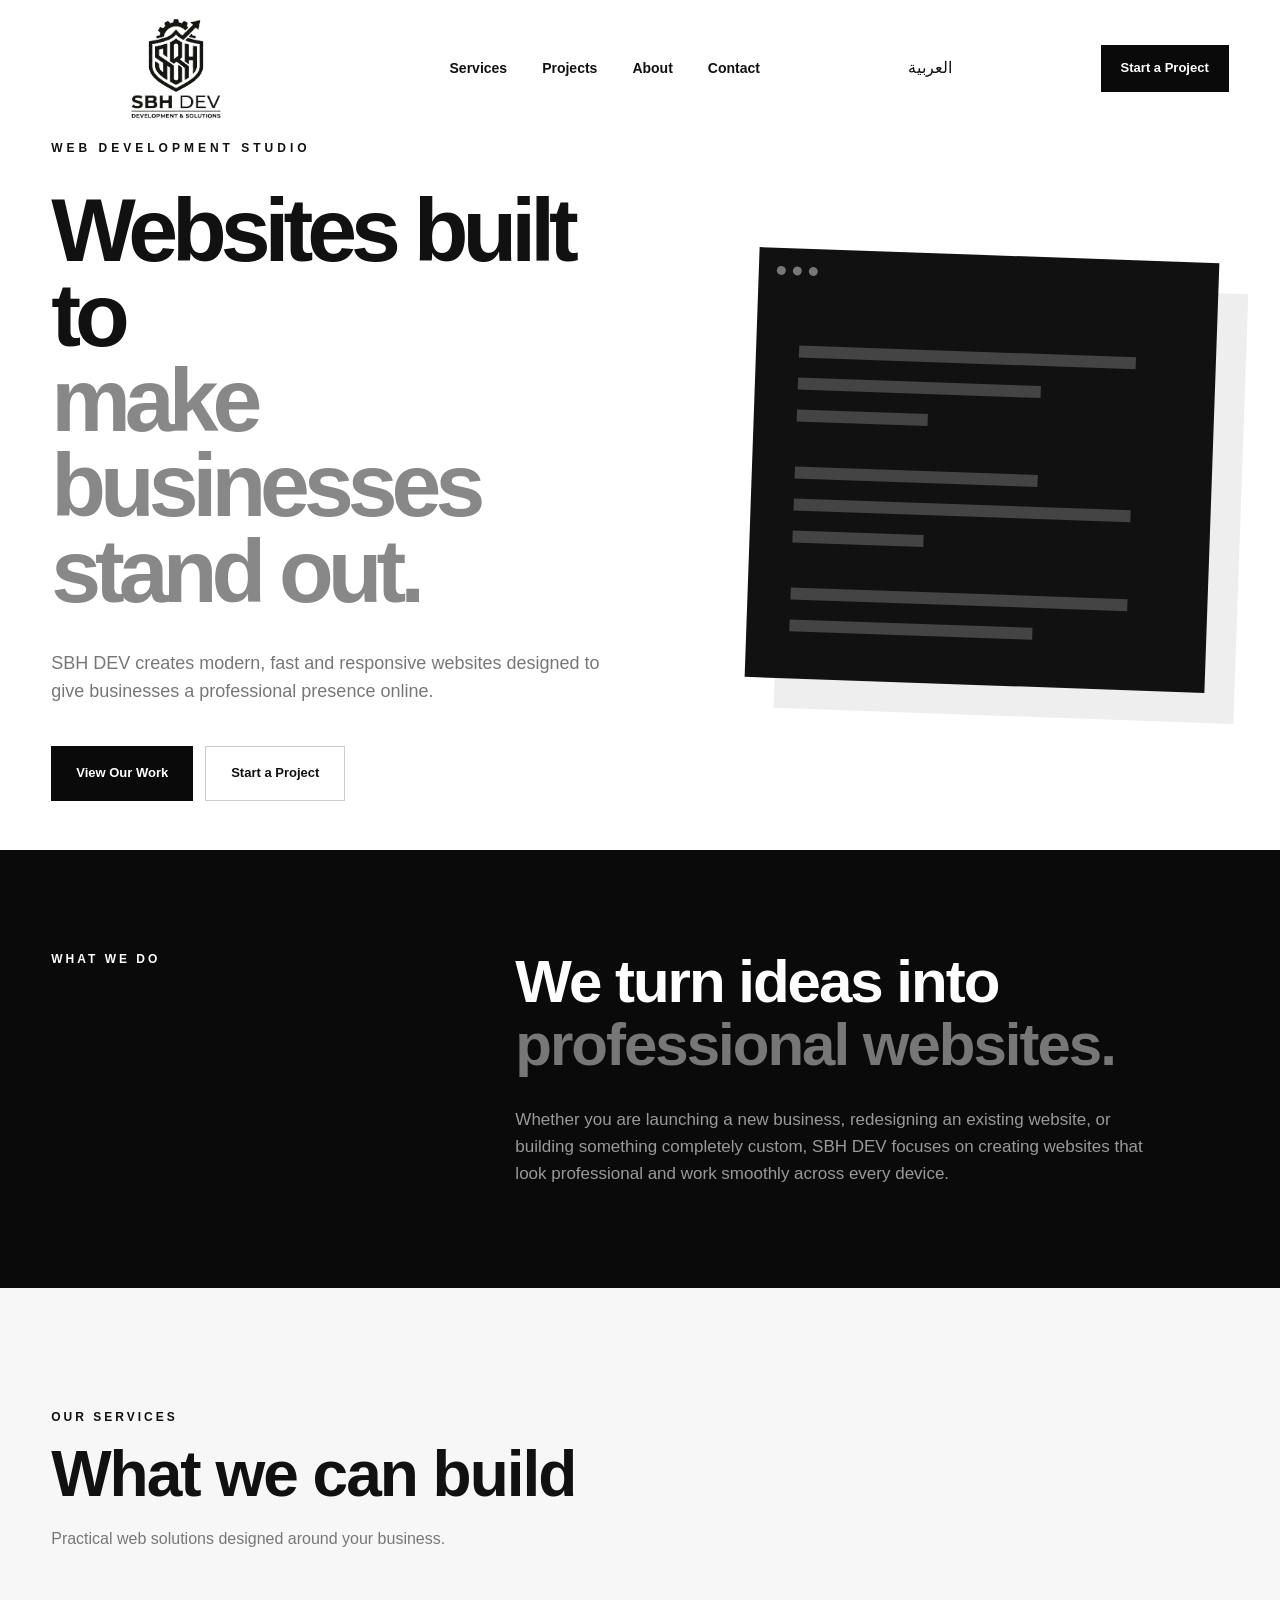
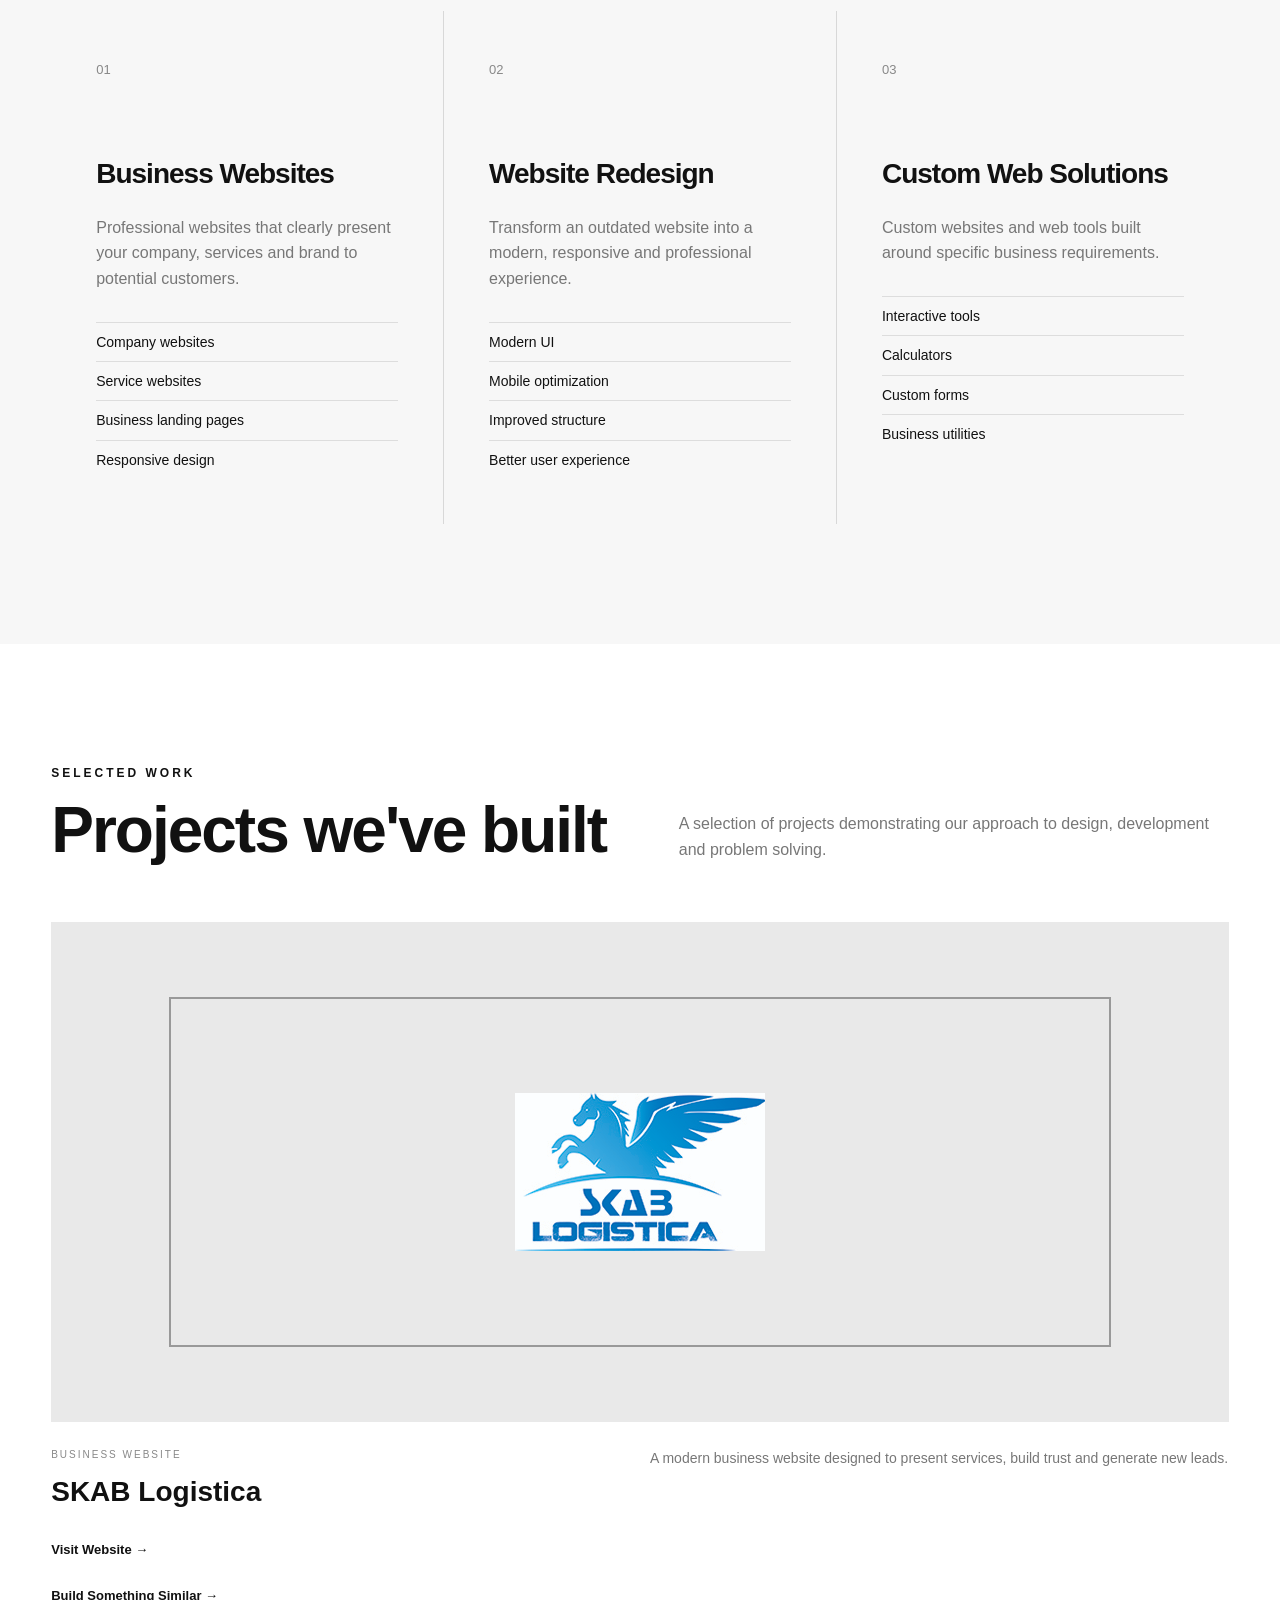
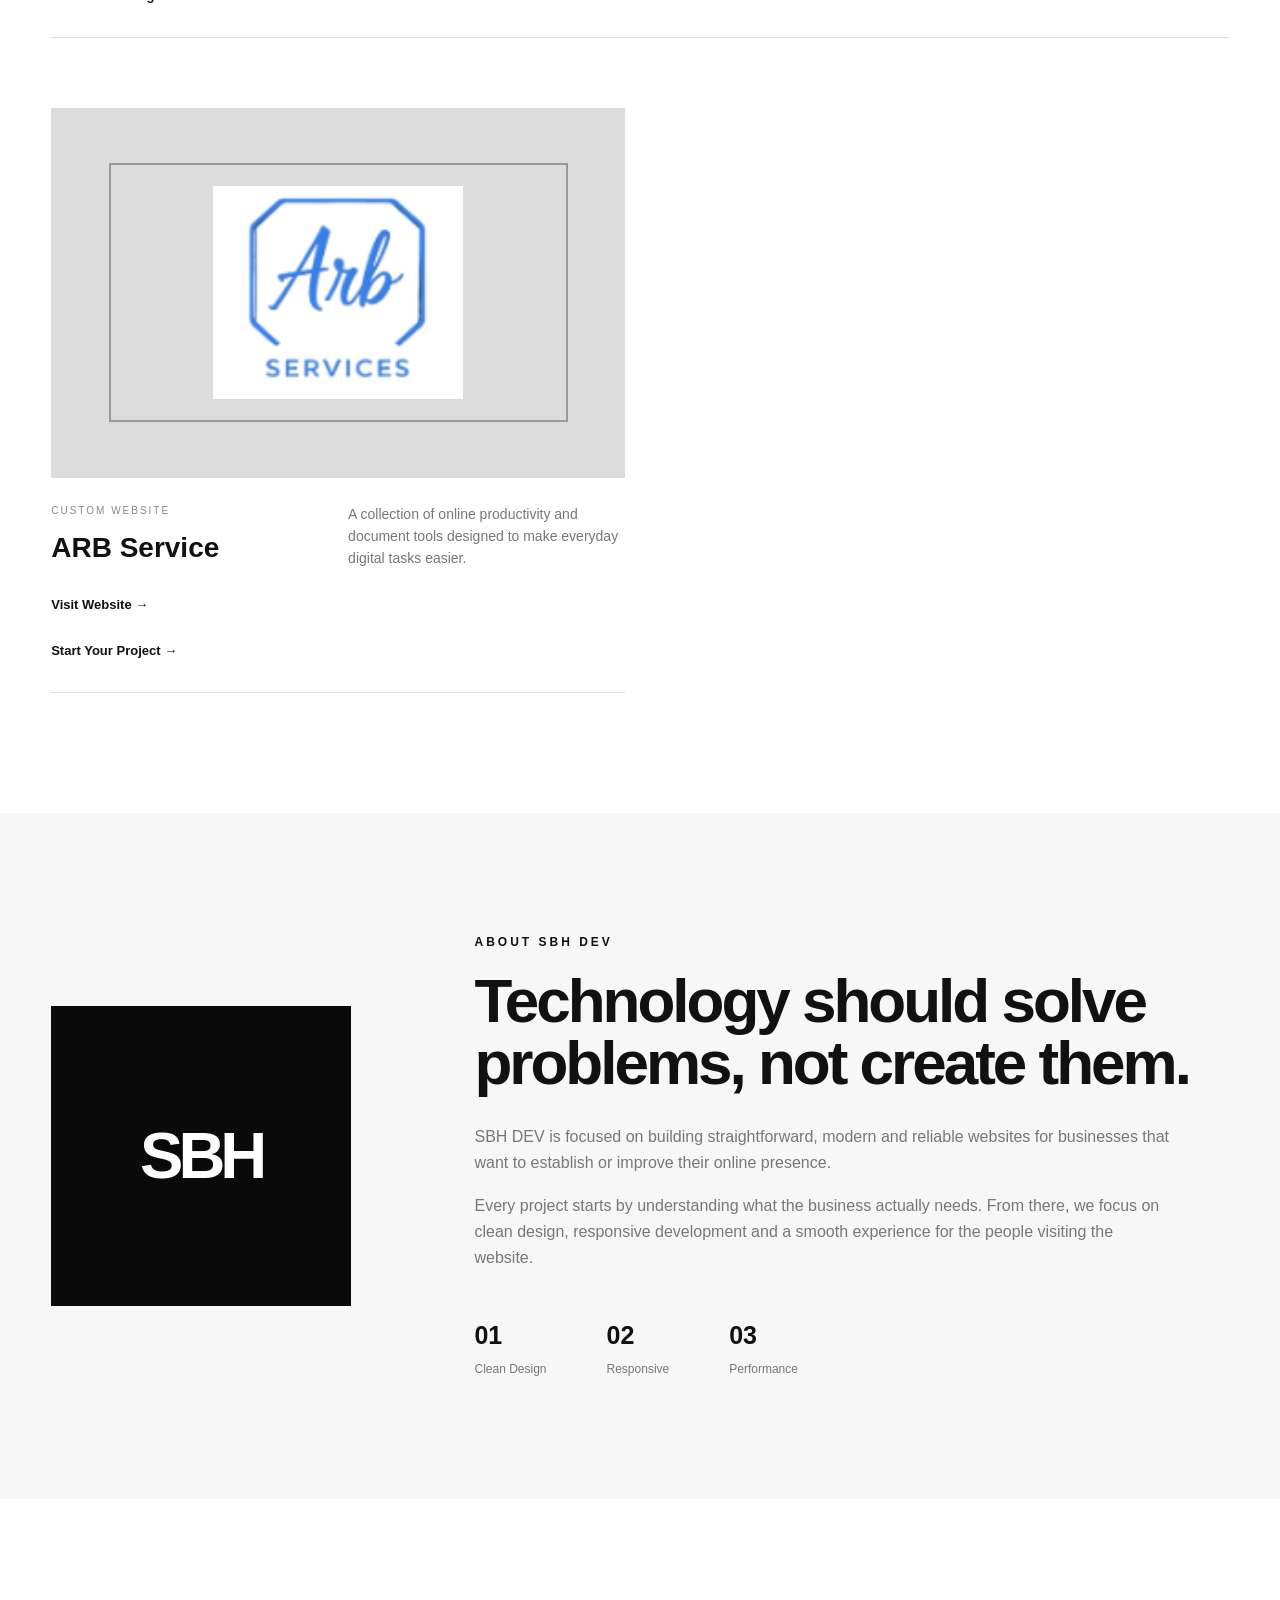
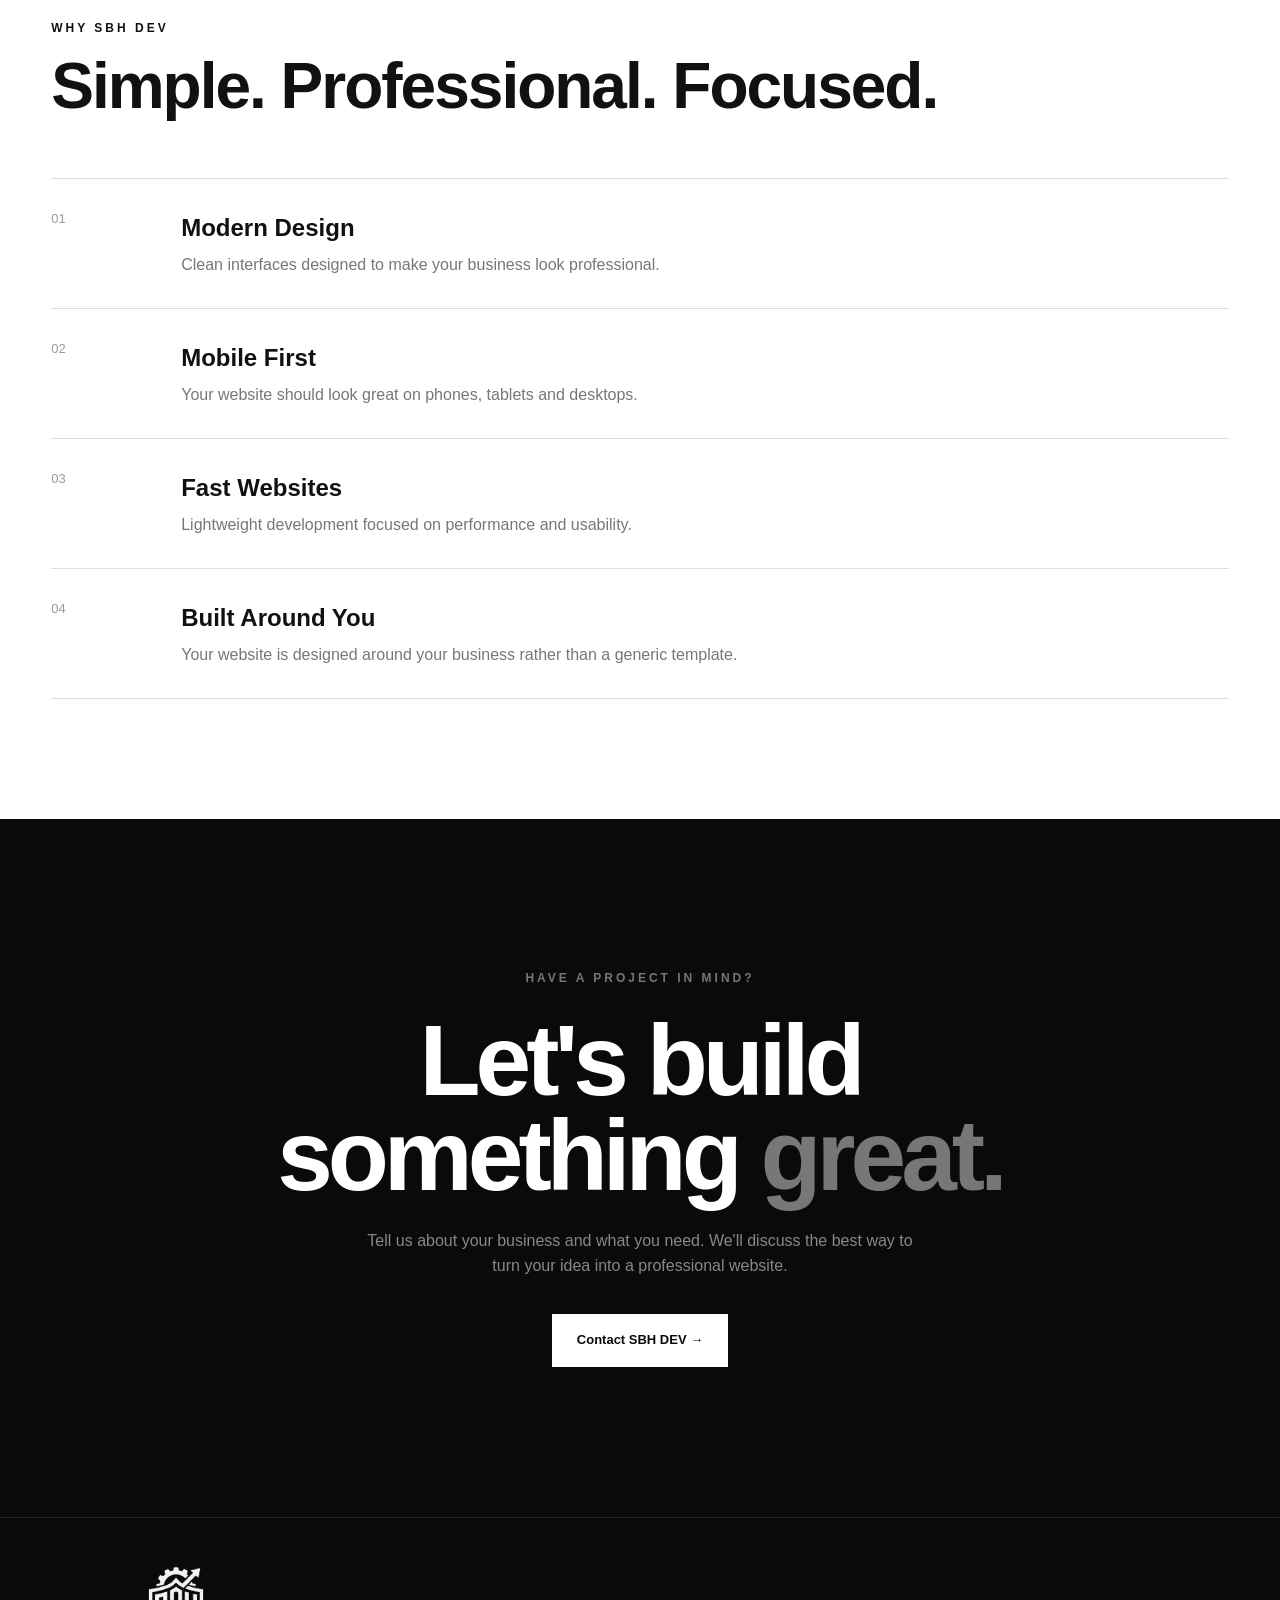
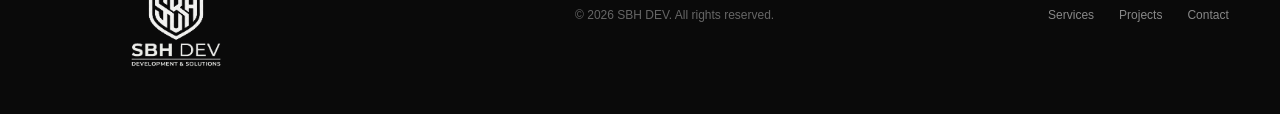
==== index.html @ 85ddcda6 "Update index.html" ====
<!doctype html>
<html lang="en">
  <head>
    <meta charset="UTF-8" />
    <meta name="viewport" content="width=device-width, initial-scale=1.0" />

    <meta
      name="description"
      content="SBH DEV builds modern, fast and responsive websites for businesses and organizations."
    />

    <meta
      name="keywords"
      content="web development, website development, business websites, SBH DEV, web designer, Jordan"
    />

    <meta name="author" content="SBH DEV" />
    <link rel="icon" type="image/png" href="White.png" />
    <link rel="apple-touch-icon" href="White.png" />

    <title>SBH DEV | Modern Websites for Modern Businesses</title>

    <link rel="stylesheet" href="style.css" />
  </head>

  <body>
    <!-- =========================
         NAVIGATION
    ========================== -->

    <header class="navbar">
      <div class="container nav-container">
        <a href="#home" class="logo"> <img src="Black.png" alt="Logo" /> </a>

        <nav class="nav-links">
          <a href="#services">Services</a>
          <a href="#projects">Projects</a>
          <a href="#about">About</a>
          <a href="#contact">Contact</a>
        </nav>
        <a href="ar.html" class="language-button"> العربية </a>
        <a href="#contact" class="nav-button"> Start a Project </a>
        
      </div>
    </header>

    <main>
      <!-- =========================
             HERO
        ========================== -->

      <section id="home" class="hero">
        <div class="container hero-container">
          <div class="hero-content">
            <p class="eyebrow">WEB DEVELOPMENT STUDIO</p>

            <h1>
              Websites built to
              <span>make businesses stand out.</span>
            </h1>

            <p class="hero-description">
              SBH DEV creates modern, fast and responsive websites designed to
              give businesses a professional presence online.
            </p>

            <div class="hero-buttons">
              <a href="#projects" class="button button-white">
                View Our Work
              </a>

              <a href="#contact" class="button button-outline">
                Start a Project
              </a>
            </div>
          </div>

          <div class="hero-visual">
            <div class="hero-card">
              <div class="card-top">
                <span></span>
                <span></span>
                <span></span>
              </div>

              <div class="code-lines">
                <div class="code-line long"></div>
                <div class="code-line medium"></div>
                <div class="code-line short"></div>

                <div class="code-space"></div>

                <div class="code-line medium"></div>
                <div class="code-line long"></div>
                <div class="code-line short"></div>

                <div class="code-space"></div>

                <div class="code-line long"></div>
                <div class="code-line medium"></div>
              </div>
            </div>
          </div>
        </div>
      </section>

      <!-- =========================
             TRUST / INTRO
        ========================== -->

      <section class="intro">
        <div class="container">
          <div class="intro-grid">
            <div>
              <p class="section-label">WHAT WE DO</p>
            </div>

            <div>
              <h2>
                We turn ideas into
                <strong>professional websites.</strong>
              </h2>

              <p>
                Whether you are launching a new business, redesigning an
                existing website, or building something completely custom, SBH
                DEV focuses on creating websites that look professional and work
                smoothly across every device.
              </p>
            </div>
          </div>
        </div>
      </section>

      <!-- =========================
             SERVICES
        ========================== -->

      <section id="services" class="section services">
        <div class="container">
          <div class="section-heading">
            <p class="section-label">OUR SERVICES</p>

            <h2>What we can build</h2>

            <p>Practical web solutions designed around your business.</p>
          </div>

          <div class="services-grid">
            <article class="service-card">
              <span class="service-number"> 01 </span>

              <h3>Business Websites</h3>

              <p>
                Professional websites that clearly present your company,
                services and brand to potential customers.
              </p>

              <ul>
                <li>Company websites</li>
                <li>Service websites</li>
                <li>Business landing pages</li>
                <li>Responsive design</li>
              </ul>
            </article>

            <article class="service-card">
              <span class="service-number"> 02 </span>

              <h3>Website Redesign</h3>

              <p>
                Transform an outdated website into a modern, responsive and
                professional experience.
              </p>

              <ul>
                <li>Modern UI</li>
                <li>Mobile optimization</li>
                <li>Improved structure</li>
                <li>Better user experience</li>
              </ul>
            </article>

            <article class="service-card">
              <span class="service-number"> 03 </span>

              <h3>Custom Web Solutions</h3>

              <p>
                Custom websites and web tools built around specific business
                requirements.
              </p>

              <ul>
                <li>Interactive tools</li>
                <li>Calculators</li>
                <li>Custom forms</li>
                <li>Business utilities</li>
              </ul>
            </article>
          </div>
        </div>
      </section>

      <!-- =========================
             PROJECTS
        ========================== -->

      <section id="projects" class="section projects">
        <div class="container">
          <div class="section-heading projects-heading">
            <div>
              <p class="section-label">SELECTED WORK</p>

              <h2>Projects we've built</h2>
            </div>

            <p>
              A selection of projects demonstrating our approach to design,
              development and problem solving.
            </p>
          </div>

          <div class="projects-grid">
            <!-- PROJECT 2 -->

            <article class="project-card">
              <div class="project-image project-two">
                <div class="project-placeholder">
                  <img src="skab.JPG" alt="SKAB Logistica" />
                </div>
              </div>

              <div class="project-info">
                <div>
                  <p class="project-type">BUSINESS WEBSITE</p>

                  <h3>SKAB Logistica</h3>
                </div>

                <p>
                  A modern business website designed to present services, build
                  trust and generate new leads.
                </p>
                <a
                  href="https://skablogistics.com"
                  target="_blank"
                  rel="noopener noreferrer"
                  class="project-link"
                >
                  Visit Website →
                </a>

                <a href="#contact" class="project-link">
                  Build Something Similar →
                </a>
              </div>
            </article>

            <!-- PROJECT 3 -->

            <article class="project-card">
              <div class="project-image project-three">
                <div class="project-placeholder">
                  <img
                    style="width: 250px; height: auto"
                    src="ARB.png"
                    alt="SKAB Logistica"
                  />
                </div>
              </div>

              <div class="project-info">
                <div>
                  <p class="project-type">CUSTOM WEBSITE</p>

                  <h3>ARB Service</h3>
                </div>

                <p>
                  A collection of online productivity and document tools
                  designed to make everyday digital tasks easier.
                </p>
                <a
                  href="https://arb-service.com"
                  target="_blank"
                  rel="noopener noreferrer"
                  class="project-link"
                >
                  Visit Website →
                </a>

                <a href="#contact" class="project-link">
                  Start Your Project →
                </a>
              </div>
            </article>
          </div>
        </div>
      </section>

      <!-- =========================
             ABOUT
        ========================== -->

      <section id="about" class="section about">
        <div class="container about-grid">
          <div class="about-number">
            <span> SBH </span>
          </div>

          <div class="about-content">
            <p class="section-label">ABOUT SBH DEV</p>

            <h2>Technology should solve problems, not create them.</h2>

            <p>
              SBH DEV is focused on building straightforward, modern and
              reliable websites for businesses that want to establish or improve
              their online presence.
            </p>

            <p>
              Every project starts by understanding what the business actually
              needs. From there, we focus on clean design, responsive
              development and a smooth experience for the people visiting the
              website.
            </p>

            <div class="about-stats">
              <div>
                <strong>01</strong>
                <span>Clean Design</span>
              </div>

              <div>
                <strong>02</strong>
                <span>Responsive</span>
              </div>

              <div>
                <strong>03</strong>
                <span>Performance</span>
              </div>
            </div>
          </div>
        </div>
      </section>

      <!-- =========================
             WHY US
        ========================== -->

      <section class="section why-us">
        <div class="container">
          <div class="section-heading">
            <p class="section-label">WHY SBH DEV</p>

            <h2>Simple. Professional. Focused.</h2>
          </div>

          <div class="why-grid">
            <div class="why-item">
              <span> 01 </span>

              <div>
                <h3>Modern Design</h3>

                <p>
                  Clean interfaces designed to make your business look
                  professional.
                </p>
              </div>
            </div>

            <div class="why-item">
              <span> 02 </span>

              <div>
                <h3>Mobile First</h3>

                <p>
                  Your website should look great on phones, tablets and
                  desktops.
                </p>
              </div>
            </div>

            <div class="why-item">
              <span> 03 </span>

              <div>
                <h3>Fast Websites</h3>

                <p>
                  Lightweight development focused on performance and usability.
                </p>
              </div>
            </div>

            <div class="why-item">
              <span> 04 </span>

              <div>
                <h3>Built Around You</h3>

                <p>
                  Your website is designed around your business rather than a
                  generic template.
                </p>
              </div>
            </div>
          </div>
        </div>
      </section>

      <!-- =========================
             CTA
        ========================== -->

      <section id="contact" class="contact">
        <div class="container contact-container">
          <p class="section-label">HAVE A PROJECT IN MIND?</p>

          <h2>
            Let's build something
            <span>great.</span>
          </h2>

          <p>
            Tell us about your business and what you need. We'll discuss the
            best way to turn your idea into a professional website.
          </p>

          <a
            href="mailto:YOUR_EMAIL@example.com"
            class="button button-white contact-button"
          >
            Contact SBH DEV →
          </a>
        </div>
      </section>
    </main>

    <!-- =========================
         FOOTER
    ========================== -->

    <footer class="footer">
      <div class="container footer-container">
        <a href="#home" class="logo"> <img src="White.png" alt="" /> </a>

        <p>© 2026 SBH DEV. All rights reserved.</p>

        <div class="footer-links">
          <a href="#services"> Services </a>

          <a href="#projects"> Projects </a>

          <a href="#contact"> Contact </a>
        </div>
      </div>
    </footer>
  </body>
</html>
---- style.css ----
/* =========================================
   RESET
========================================= */

* {
  margin: 0;
  padding: 0;
  box-sizing: border-box;
}

html {
  scroll-behavior: smooth;
}

body {
  font-family: Arial, Helvetica, sans-serif;
  background: #ffffff;
  color: #111111;
  line-height: 1.6;
}

a {
  color: inherit;
  text-decoration: none;
}

img {
  max-width: 100%;
  display: block;
}

/* =========================================
   VARIABLES
========================================= */

:root {
  --black: #0a0a0a;
  --dark: #111111;
  --gray-dark: #444444;
  --gray: #777777;
  --gray-light: #eeeeee;
  --off-white: #f7f7f7;
  --white: #ffffff;

  --container: 1200px;
}

/* =========================================
   GENERAL
========================================= */

.container {
  width: min(92%, var(--container));
  margin: 0 auto;
}

.section {
  padding: 120px 0;
}

.section-label {
  font-size: 12px;
  font-weight: 700;
  letter-spacing: 3px;
  text-transform: uppercase;
}

.section-heading {
  margin-bottom: 60px;
}

.section-heading h2 {
  margin-top: 15px;
  font-size: clamp(38px, 5vw, 64px);
  line-height: 1;
  letter-spacing: -2px;
}

.section-heading > p:last-child {
  margin-top: 20px;
  color: var(--gray);
  max-width: 550px;
}

/* =========================================
   NAVIGATION
========================================= */

.navbar {
  position: absolute;
  top: 0;
  left: 0;
  width: 100%;
  z-index: 100;
  background: transparent;
}

.nav-container {
  min-height: 120px;
  display: flex;
  align-items: center;
  justify-content: space-between;
}

.logo {
  display: flex;
  align-items: center;
}

.logo img {
  width: 250px;
  height: auto;
  display: block;
}

.logo-brw {
  display: flex;
  align-items: center;
  justify-content: center;
  text-decoration: none;
  width: 100%;
  height: 100%;
}

.logo-brw img {
  display: block;
  width: 100%;
  height: 100%;
  max-width: 180px;
  object-fit: contain;
}

.nav-links {
  display: flex;
  align-items: center;
  gap: 35px;
}

.nav-links a {
  font-size: 14px;
  font-weight: 600;
  transition: opacity 0.2s ease;
}

.nav-links a:hover {
  opacity: 0.5;
}

.nav-button {
  background: var(--black);
  color: var(--white);
  padding: 13px 20px;
  font-size: 13px;
  font-weight: 700;
  transition: 0.2s ease;
}

.nav-button:hover {
  background: #333333;
}

/* =========================================
   HERO
========================================= */

.hero {
  min-height: 850px;
  background: var(--white);
  display: flex;
  align-items: center;
  padding-top: 90px;
  overflow: hidden;
}

.hero-container {
  display: grid;
  grid-template-columns: 1.1fr 0.9fr;
  align-items: center;
  gap: 80px;
}

.eyebrow {
  font-size: 12px;
  font-weight: 700;
  letter-spacing: 4px;
  margin-bottom: 30px;
}

.hero h1 {
  max-width: 750px;
  font-size: clamp(55px, 7vw, 96px);
  line-height: 0.95;
  letter-spacing: -6px;
  font-weight: 900;
}

.hero h1 span {
  display: block;
  color: #888888;
}

.hero-description {
  max-width: 570px;
  margin-top: 35px;
  font-size: 18px;
  color: var(--gray);
}

.hero-buttons {
  display: flex;
  gap: 12px;
  margin-top: 40px;
  flex-wrap: wrap;
}

.button {
  display: inline-flex;
  align-items: center;
  justify-content: center;
  padding: 16px 25px;
  font-size: 13px;
  font-weight: 700;
  transition: 0.2s ease;
}

.button-white {
  background: var(--black);
  color: var(--white);
}

.button-white:hover {
  background: #333333;
}

.button-outline {
  border: 1px solid #cccccc;
}

.button-outline:hover {
  border-color: var(--black);
}

/* =========================================
   HERO VISUAL
========================================= */

.hero-visual {
  display: flex;
  justify-content: center;
}

.hero-card {
  width: 100%;
  max-width: 460px;
  height: 430px;
  background: #111111;
  padding: 18px;
  box-shadow: 30px 30px 0 #eeeeee;
  transform: rotate(2deg);
}

.card-top {
  display: flex;
  gap: 7px;
  padding-bottom: 20px;
}

.card-top span {
  width: 9px;
  height: 9px;
  border-radius: 50%;
  background: #777777;
}

.code-lines {
  padding: 50px 25px;
}

.code-line {
  height: 12px;
  margin-bottom: 20px;
  background: #444444;
}

.code-line.long {
  width: 90%;
}

.code-line.medium {
  width: 65%;
}

.code-line.short {
  width: 35%;
}

.code-space {
  height: 25px;
}

/* =========================================
   INTRO
========================================= */

.intro {
  background: var(--black);
  color: var(--white);
  padding: 100px 0;
}

.intro-grid {
  display: grid;
  grid-template-columns: 0.7fr 1.3fr;
  gap: 80px;
}

.intro h2 {
  font-size: clamp(35px, 5vw, 60px);
  line-height: 1.05;
  letter-spacing: -2px;
  margin-bottom: 30px;
}

.intro h2 strong {
  color: #777777;
}

.intro p:not(.section-label) {
  color: #999999;
  max-width: 650px;
  font-size: 17px;
}

/* =========================================
   SERVICES
========================================= */

.services {
  background: var(--off-white);
}

.services-grid {
  display: grid;
  grid-template-columns: repeat(3, 1fr);
  gap: 1px;
  background: #d8d8d8;
}

.service-card {
  background: var(--off-white);
  padding: 45px;
  min-height: 430px;
  transition: 0.3s ease;
}

.service-card:hover {
  background: var(--white);
}

.service-number {
  font-size: 13px;
  color: #888888;
}

.service-card h3 {
  font-size: 28px;
  margin-top: 70px;
  margin-bottom: 18px;
  letter-spacing: -1px;
}

.service-card > p {
  color: var(--gray);
  margin-bottom: 30px;
}

.service-card ul {
  list-style: none;
}

.service-card li {
  font-size: 14px;
  padding: 8px 0;
  border-top: 1px solid #dddddd;
}

/* =========================================
   PROJECTS
========================================= */

.projects {
  background: var(--white);
}

.projects-heading {
  display: flex;
  justify-content: space-between;
  align-items: flex-end;
  gap: 50px;
}

.projects-heading > p {
  max-width: 400px;
  color: var(--gray);
}

.projects-grid {
  display: grid;
  grid-template-columns: repeat(2, 1fr);
  gap: 70px 30px;
}

.project-card {
  border-bottom: 1px solid #dddddd;
  padding-bottom: 30px;
}

.project-card:first-child {
  grid-column: span 2;
}

.project-card:first-child .project-image {
  height: 500px;
}

.project-image {
  height: 370px;
  background: #eeeeee;
  overflow: hidden;
  display: flex;
  align-items: center;
  justify-content: center;
}

.project-one {
  background: #111111;
}

.project-two {
  background: #e9e9e9;
}

.project-three {
  background: #dcdcdc;
}

.project-browser {
  width: 75%;
  height: 75%;
  background: white;
  box-shadow: 20px 20px 0 rgba(0, 0, 0, 0.15);
}

.browser-bar {
  height: 30px;
  background: #dddddd;
  display: flex;
  align-items: center;
  gap: 5px;
  padding-left: 12px;
}

.browser-bar span {
  width: 7px;
  height: 7px;
  border-radius: 50%;
  background: #777777;
}

.browser-content {
  padding: 40px;
}

.mock-title {
  height: 25px;
  width: 55%;
  background: #111111;
  margin-bottom: 45px;
}

.mock-row {
  display: grid;
  grid-template-columns: repeat(3, 1fr);
  gap: 10px;
}

.mock-row div {
  height: 100px;
  background: #dddddd;
}

.project-placeholder {
  width: 80%;
  height: 70%;
  border: 2px solid #999999;
  display: flex;
  align-items: center;
  justify-content: center;
}

.project-placeholder span {
  font-size: 12px;
  font-weight: 700;
  letter-spacing: 3px;
  color: #777777;
}

.project-info {
  padding-top: 25px;
  display: grid;
  grid-template-columns: 1fr 1fr;
  gap: 20px;
}

.project-type {
  font-size: 10px;
  letter-spacing: 2px;
  color: #888888;
  margin-bottom: 7px;
}

.project-info h3 {
  font-size: 28px;
}

.project-info > p {
  color: var(--gray);
  font-size: 14px;
}

.project-link {
  grid-column: 1 / -1;
  font-size: 13px;
  font-weight: 700;
  margin-top: 5px;
}

/* =========================================
   ABOUT
========================================= */

.about {
  background: var(--off-white);
}

.about-grid {
  display: grid;
  grid-template-columns: 0.6fr 1.4fr;
  gap: 100px;
  align-items: center;
}

.about-number {
  width: 300px;
  height: 300px;
  background: var(--black);
  color: var(--white);
  display: flex;
  align-items: center;
  justify-content: center;
}

.about-number span {
  font-size: 65px;
  font-weight: 900;
  letter-spacing: -5px;
}

.about-content h2 {
  max-width: 750px;
  font-size: clamp(38px, 5vw, 62px);
  line-height: 1;
  letter-spacing: -3px;
  margin: 18px 0 30px;
}

.about-content > p:not(.section-label) {
  max-width: 700px;
  color: var(--gray);
  margin-bottom: 18px;
}

.about-stats {
  display: flex;
  gap: 60px;
  margin-top: 45px;
}

.about-stats div {
  display: flex;
  flex-direction: column;
}

.about-stats strong {
  font-size: 25px;
}

.about-stats span {
  color: var(--gray);
  font-size: 12px;
  margin-top: 5px;
}

/* =========================================
   WHY US
========================================= */

.why-us {
  background: var(--white);
}

.why-grid {
  border-top: 1px solid #dddddd;
}

.why-item {
  display: grid;
  grid-template-columns: 100px 1fr;
  gap: 30px;
  padding: 30px 0;
  border-bottom: 1px solid #dddddd;
}

.why-item > span {
  color: #999999;
  font-size: 13px;
}

.why-item h3 {
  font-size: 24px;
  margin-bottom: 5px;
}

.why-item p {
  color: var(--gray);
}

/* =========================================
   CONTACT
========================================= */

.contact {
  background: var(--black);
  color: var(--white);
  text-align: center;
  padding: 150px 0;
}

.contact-container {
  display: flex;
  flex-direction: column;
  align-items: center;
}

.contact .section-label {
  color: #777777;
}

.contact h2 {
  max-width: 900px;
  margin: 25px auto;
  font-size: clamp(50px, 8vw, 100px);
  line-height: 0.95;
  letter-spacing: -5px;
}

.contact h2 span {
  color: #777777;
}

.contact-container > p:not(.section-label) {
  max-width: 550px;
  color: #888888;
  margin-bottom: 35px;
}

.contact-button {
  background: var(--white);
  color: var(--black);
}

.contact-button:hover {
  background: #dddddd;
}

/* =========================================
   FOOTER
========================================= */

.footer {
  background: var(--black);
  color: var(--white);
  border-top: 1px solid #222222;
  padding: 30px 0;
}

.footer-container {
  display: flex;
  justify-content: space-between;
  align-items: center;
  gap: 30px;
}

.footer p {
  color: #666666;
  font-size: 12px;
}

.footer-links {
  display: flex;
  gap: 25px;
}

.footer-links a {
  color: #888888;
  font-size: 12px;
}

.footer-links a:hover {
  color: white;
}

/* =========================================
   RESPONSIVE
========================================= */

@media (max-width: 900px) {
  .nav-links {
    display: none;
  }

  .hero {
    min-height: auto;
    padding: 150px 0 100px;
  }

  .hero-container {
    grid-template-columns: 1fr;
    gap: 80px;
  }

  .hero h1 {
    letter-spacing: -4px;
  }

  .hero-card {
    max-width: 500px;
  }

  .intro-grid {
    grid-template-columns: 1fr;
    gap: 30px;
  }

  .services-grid {
    grid-template-columns: 1fr;
  }

  .projects-heading {
    display: block;
  }

  .projects-heading > p {
    margin-top: 25px;
  }

  .about-grid {
    grid-template-columns: 1fr;
    gap: 60px;
  }

  .about-number {
    width: 220px;
    height: 220px;
  }

  .project-card:first-child {
    grid-column: span 1;
  }

  .project-card:first-child .project-image {
    height: 370px;
  }
}

@media (max-width: 600px) {
  .section {
    padding: 80px 0;
  }

  .nav-button {
    padding: 10px 14px;
    font-size: 11px;
  }

  .hero {
    padding-top: 130px;
  }

  .hero h1 {
    font-size: 55px;
    letter-spacing: -4px;
  }

  .hero-description {
    font-size: 16px;
  }

  .hero-card {
    height: 300px;
    box-shadow: 15px 15px 0 #eeeeee;
  }

  .code-lines {
    padding: 30px 15px;
  }

  .services-grid {
    gap: 0;
  }

  .service-card {
    padding: 30px;
    min-height: auto;
  }

  .service-card h3 {
    margin-top: 45px;
  }

  .projects-grid {
    grid-template-columns: 1fr;
    gap: 50px;
  }

  .project-image,
  .project-card:first-child .project-image {
    height: 280px;
  }

  .project-info {
    grid-template-columns: 1fr;
  }

  .project-link {
    grid-column: auto;
  }

  .about-content h2 {
    letter-spacing: -2px;
  }

  .about-stats {
    gap: 25px;
  }

  .why-item {
    grid-template-columns: 50px 1fr;
    gap: 15px;
  }

  .contact {
    padding: 100px 0;
  }

  .contact h2 {
    letter-spacing: -3px;
  }

  .footer-container {
    flex-direction: column;
    text-align: center;
  }

  .footer-links {
    justify-content: center;
  }
}
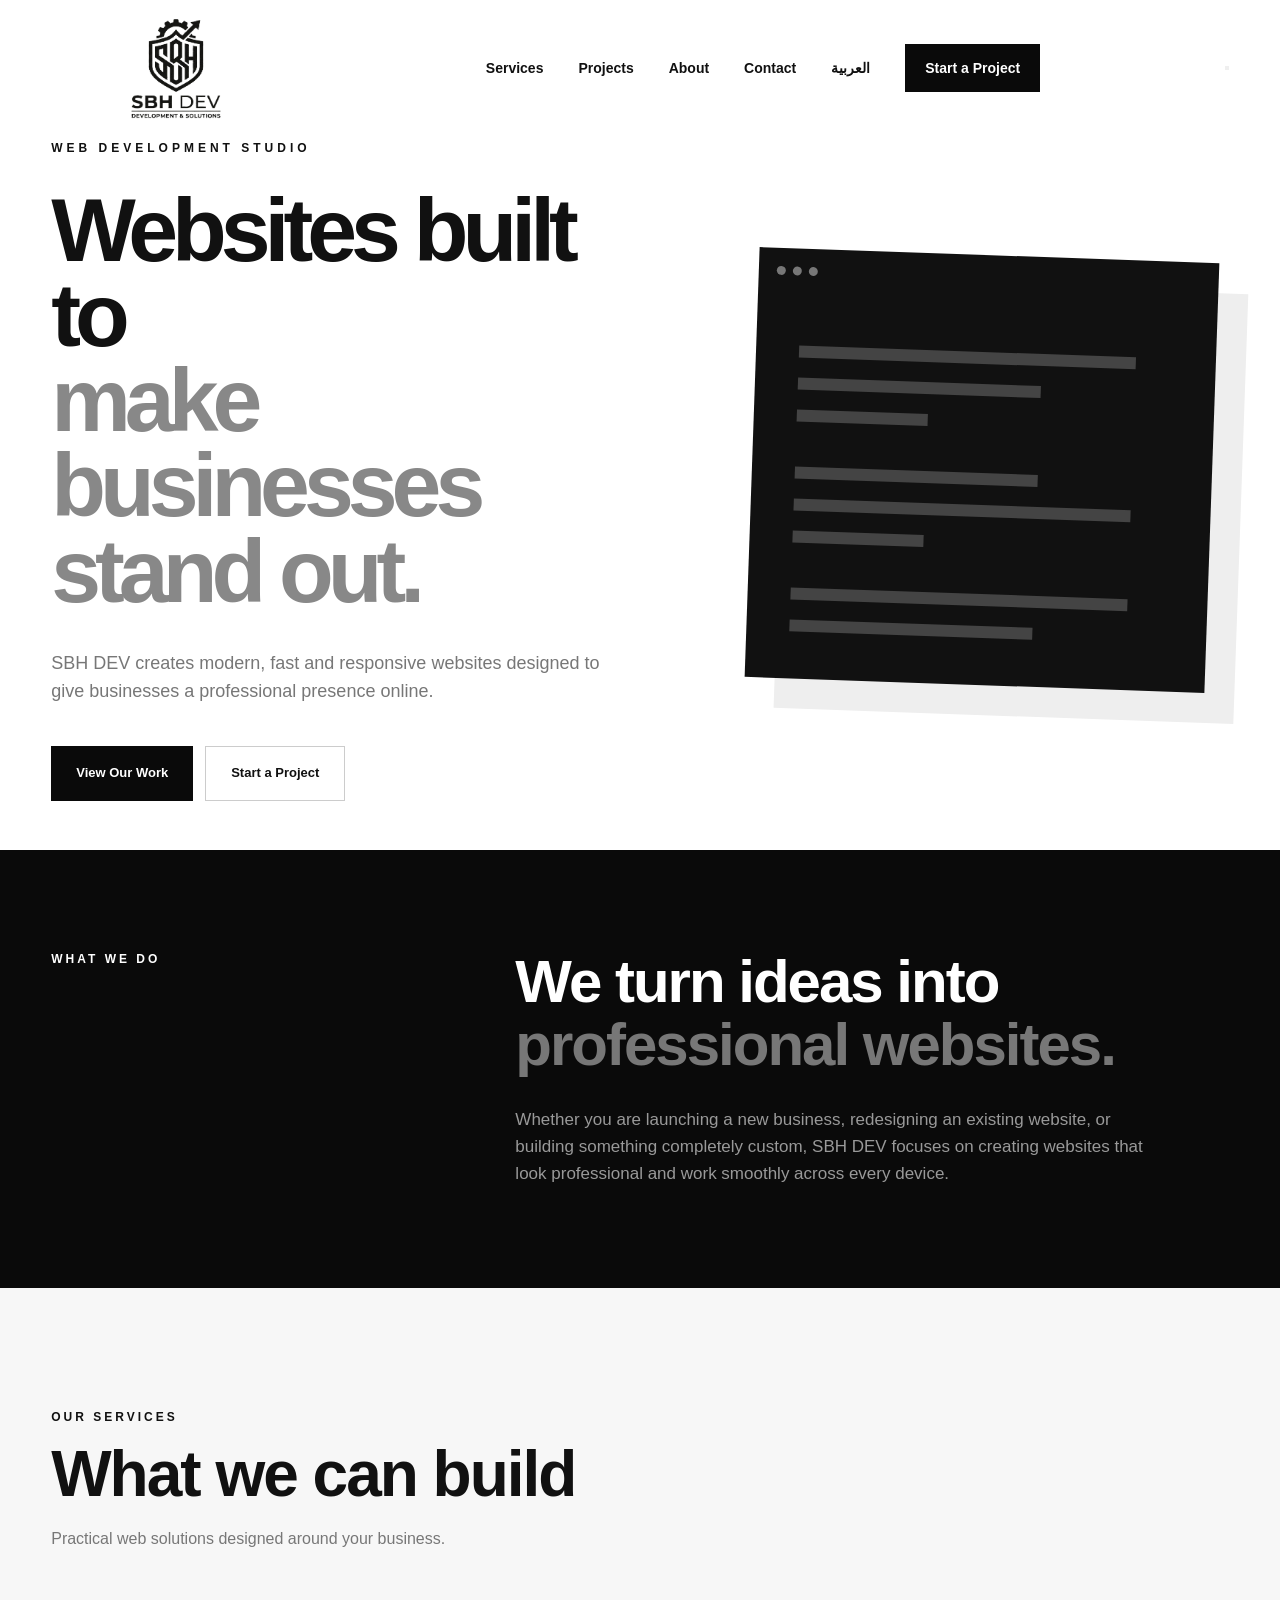
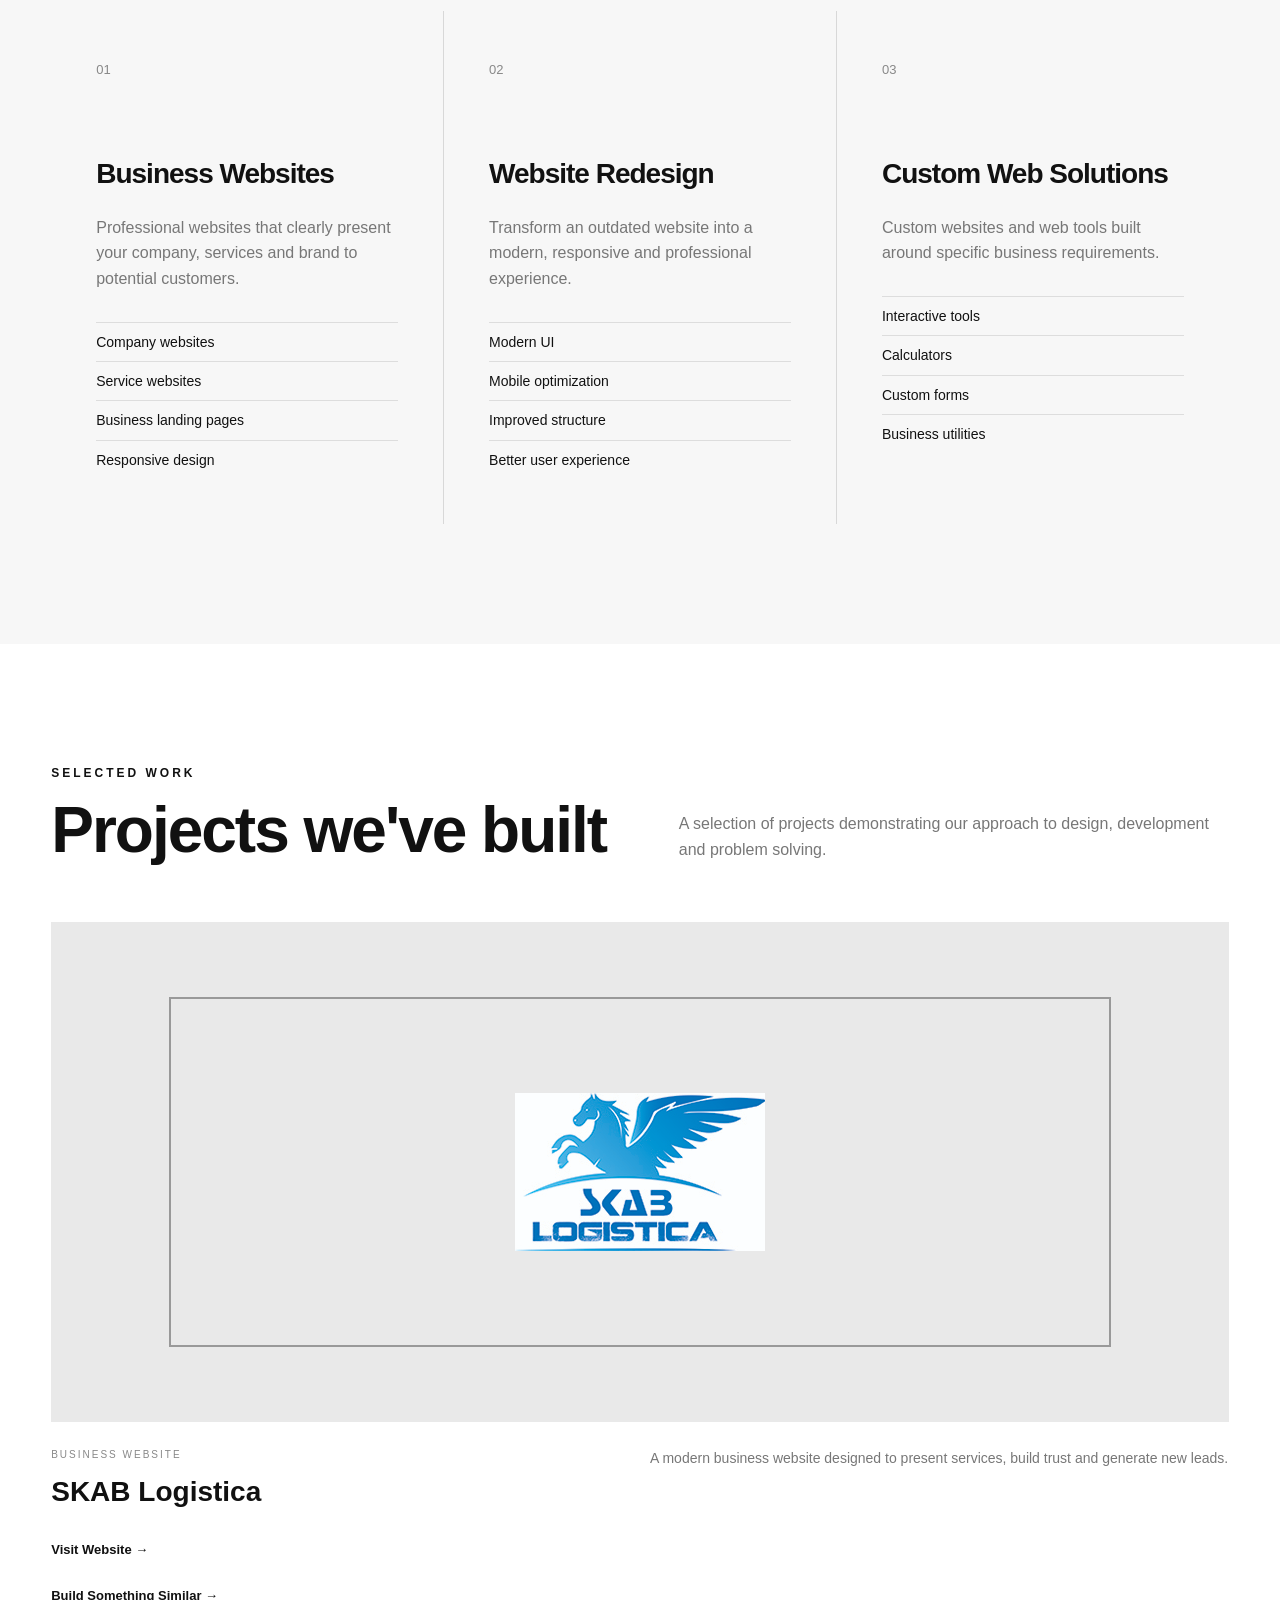
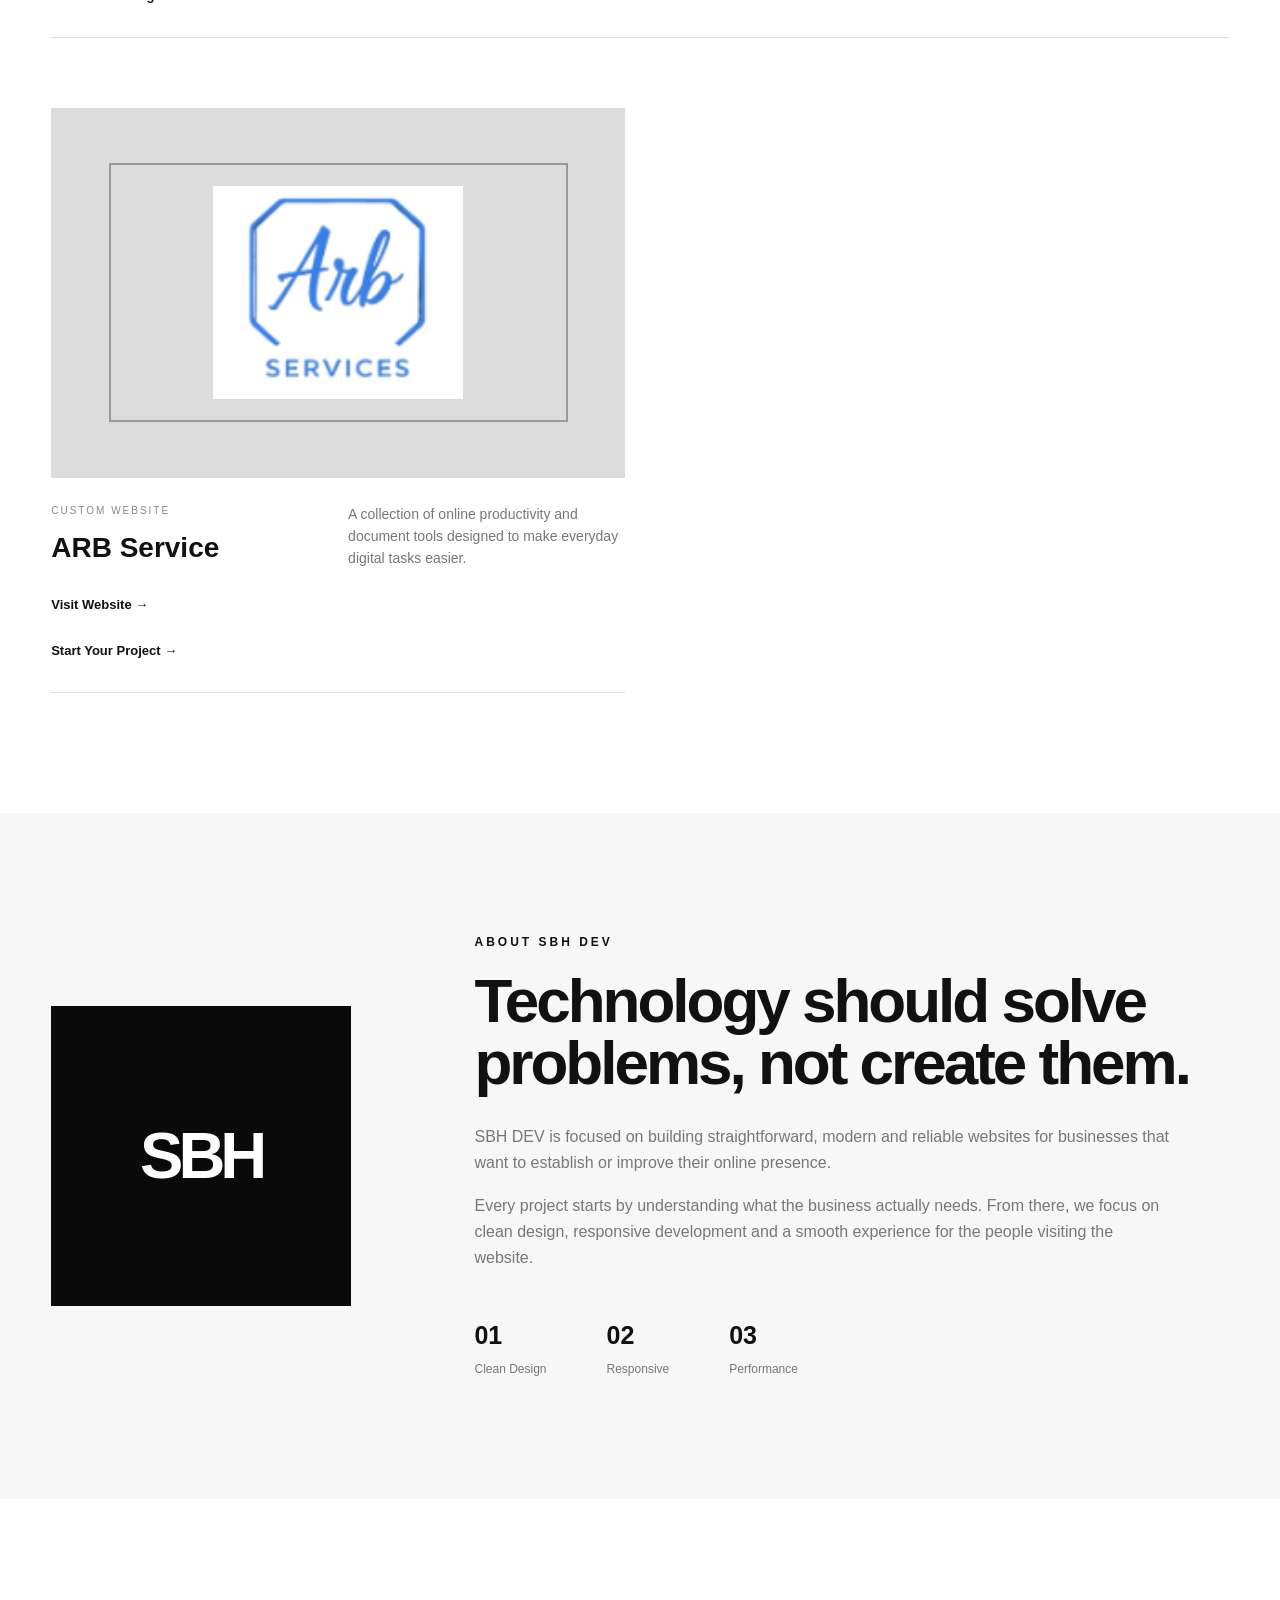
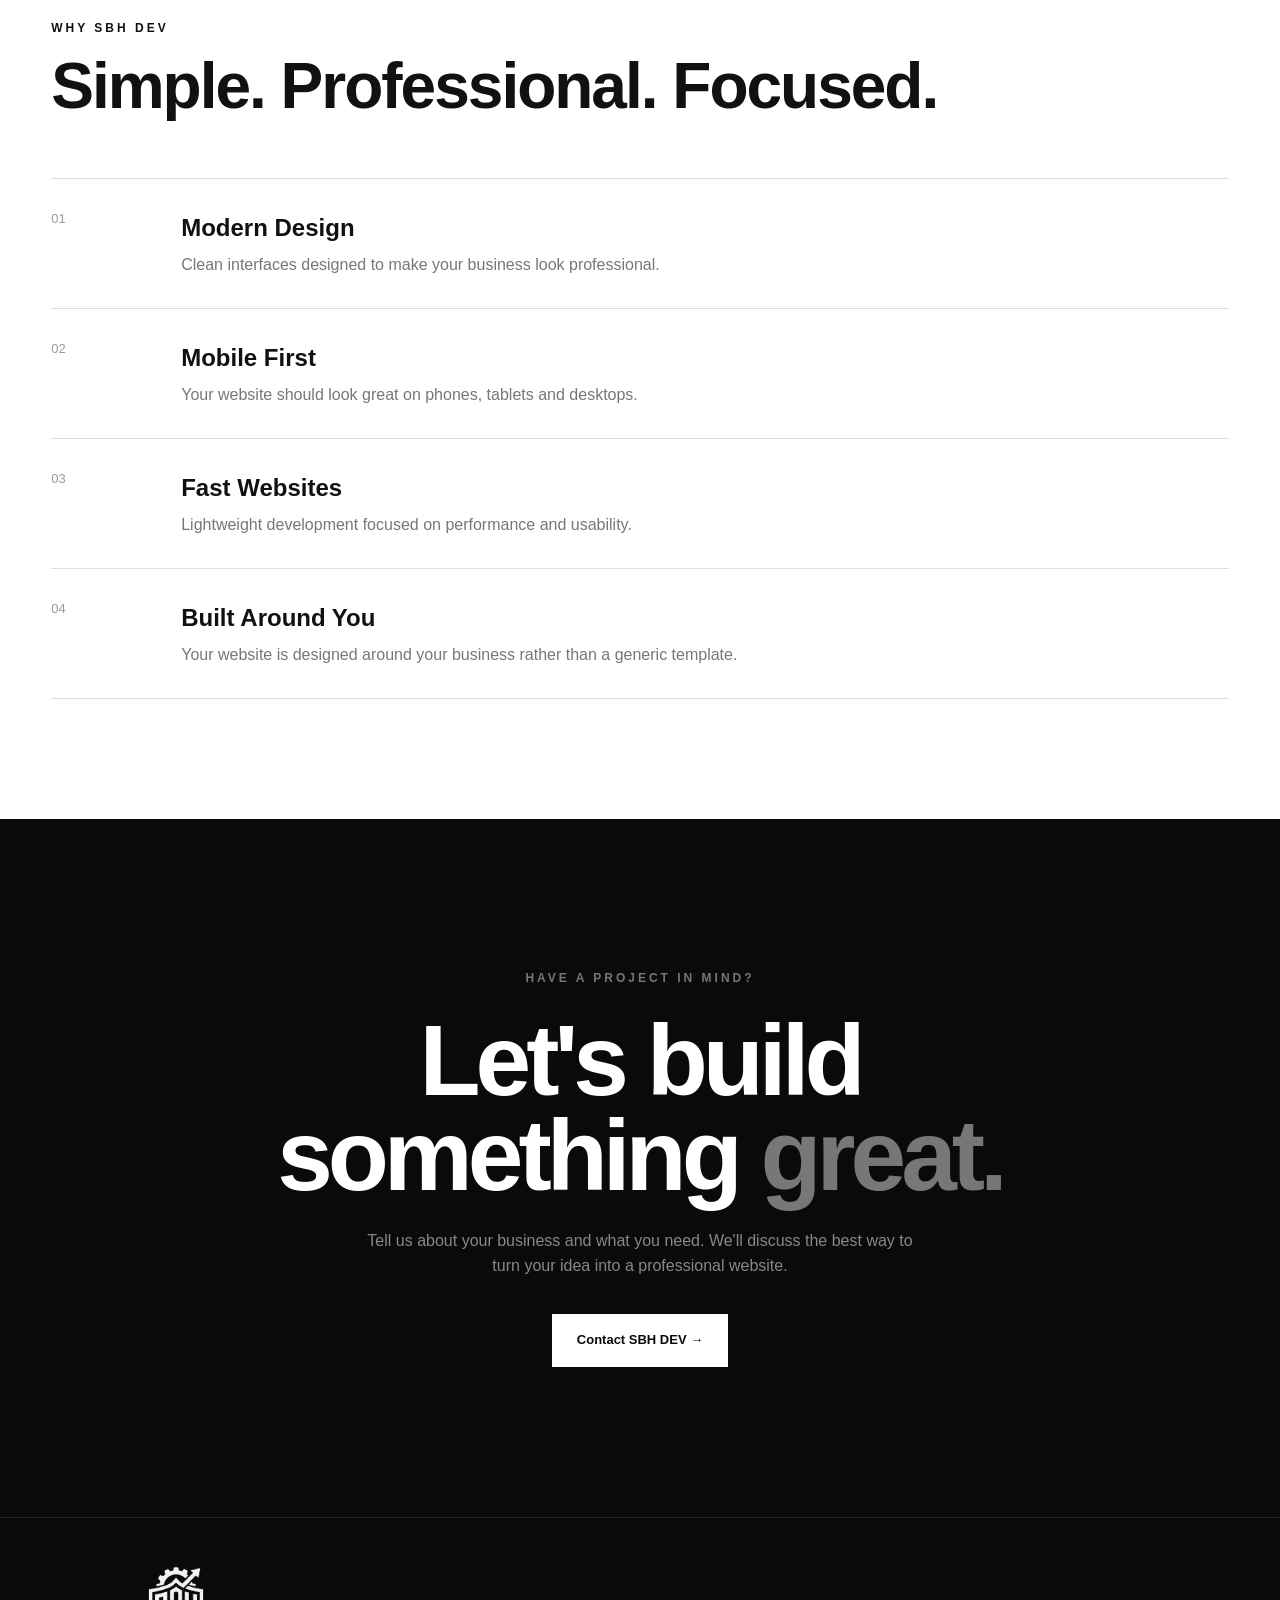
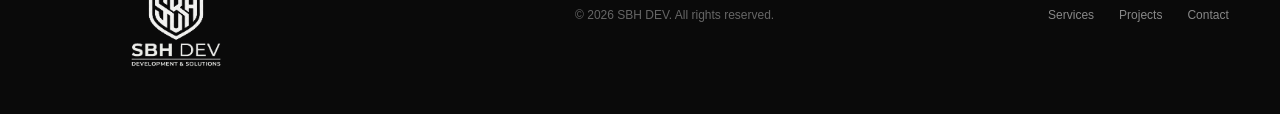
==== commit 4966995c: "Update index.html" ====
--- a/index.html
+++ b/index.html
@@ -29,20 +29,32 @@
     ========================== -->
 
     <header class="navbar">
-      <div class="container nav-container">
-        <a href="#home" class="logo"> <img src="Black.png" alt="Logo" /> </a>
-
-        <nav class="nav-links">
-          <a href="#services">Services</a>
-          <a href="#projects">Projects</a>
-          <a href="#about">About</a>
-          <a href="#contact">Contact</a>
-        </nav>
-        <a href="ar.html" class="language-button"> العربية </a>
-        <a href="#contact" class="nav-button"> Start a Project </a>
-        
-      </div>
-    </header>
+  <div class="container nav-container">
+
+    <!-- Logo -->
+    <a href="#home" class="logo">
+      <img src="Black.png" alt="SBH DEV Logo" />
+    </a>
+
+    <!-- Desktop Navigation -->
+    <nav class="nav-links" id="navMenu">
+      <a href="#services">Services</a>
+      <a href="#projects">Projects</a>
+      <a href="#about">About</a>
+      <a href="#contact">Contact</a>
+      <a href="ar.html">العربية</a>
+      <a href="#contact" class="nav-button">Start a Project</a>
+    </nav>
+
+    <!-- Mobile Menu Button -->
+    <button class="menu-toggle" id="menuToggle" aria-label="Open menu">
+      <span></span>
+      <span></span>
+      <span></span>
+    </button>
+
+  </div>
+</header>
 
     <main>
       <!-- =========================
@@ -435,7 +447,7 @@
           </p>
 
           <a
-            href="mailto:YOUR_EMAIL@example.com"
+            href="mailto:sbh-dev@outlook.com"
             class="button button-white contact-button"
           >
             Contact SBH DEV →
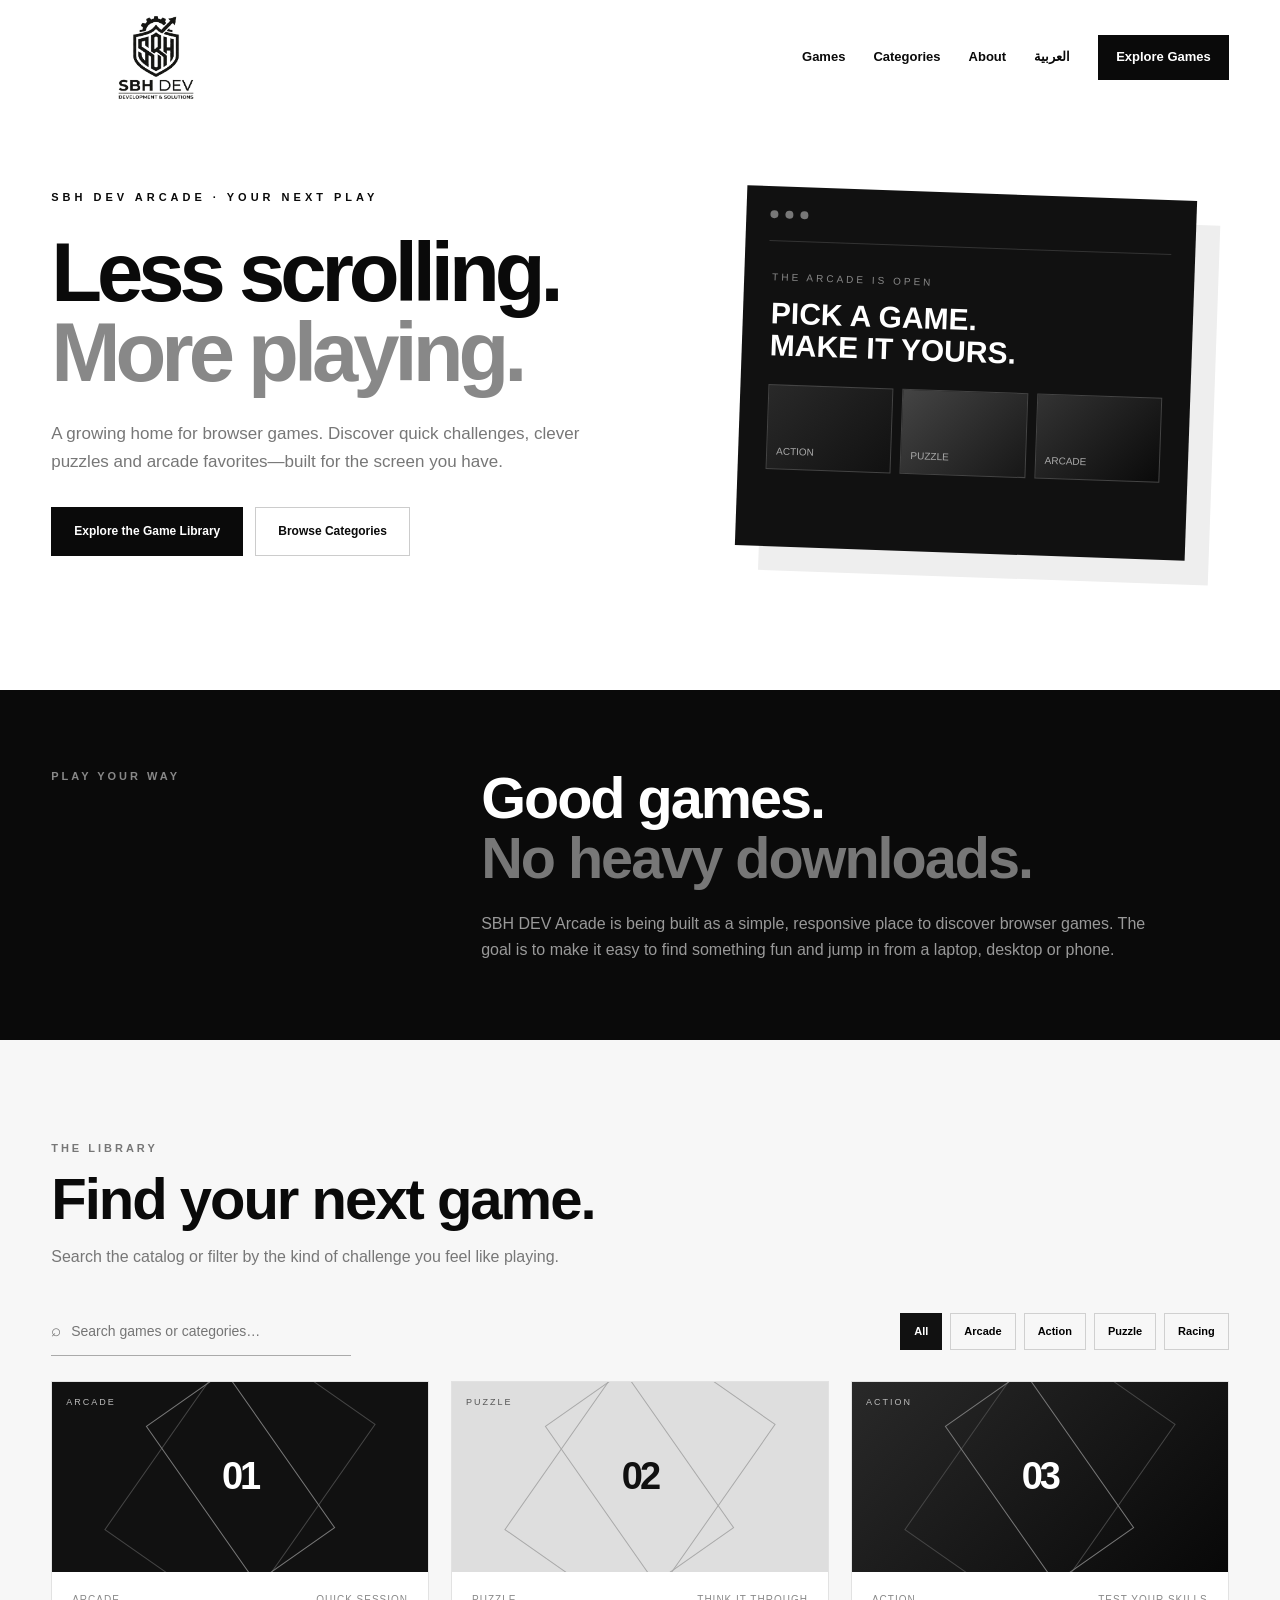
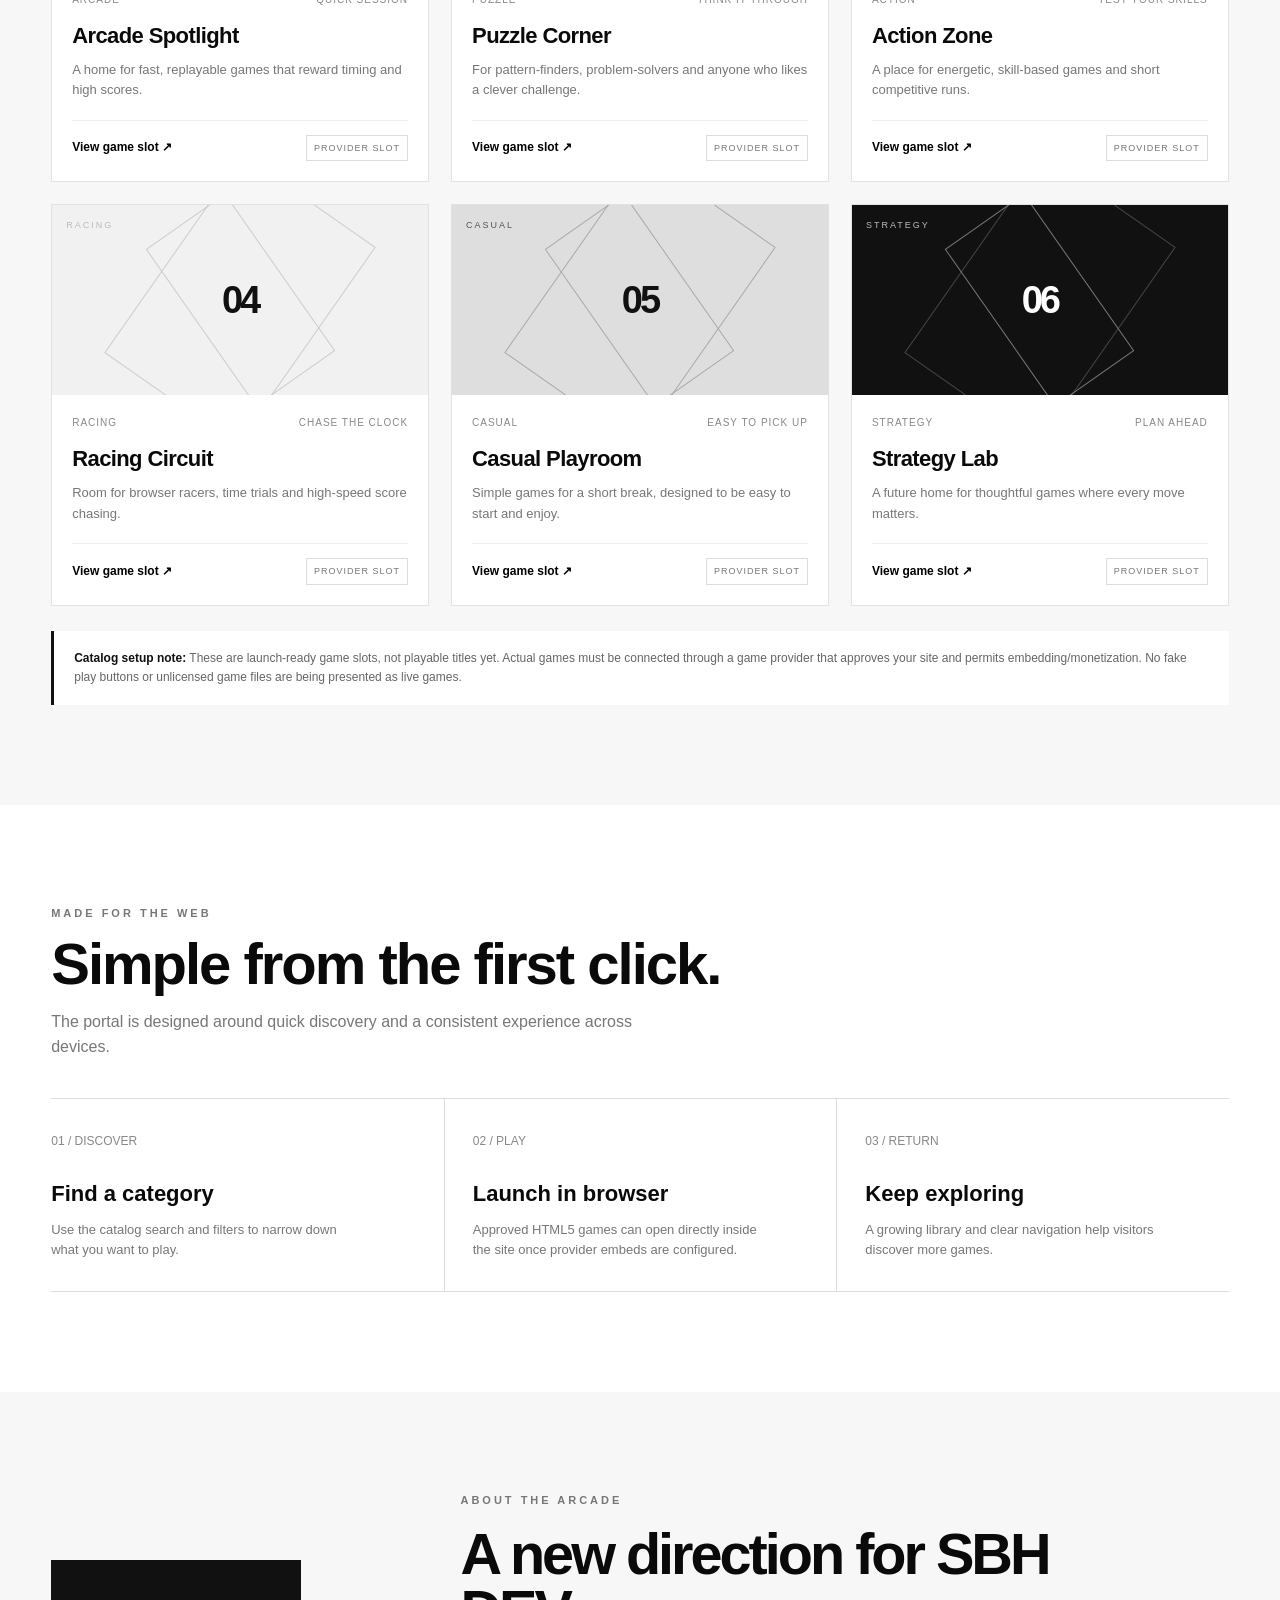
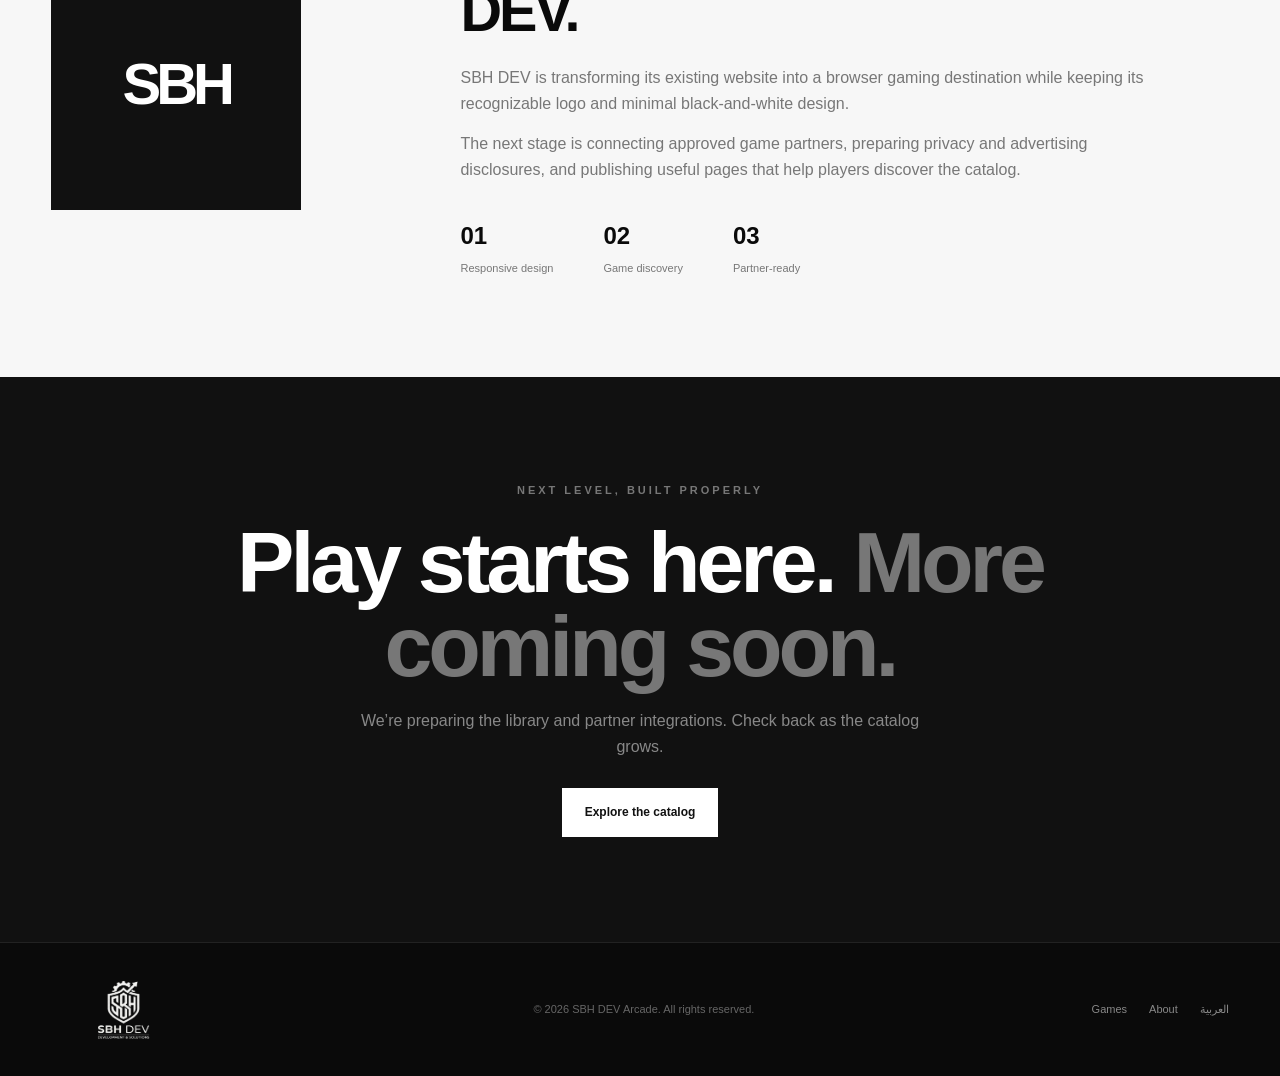
==== commit 2c21add3: "Add files via upload" ====
--- a/index.html
+++ b/index.html
@@ -1,479 +1,52 @@
-<!doctype html>
-<html lang="en">
-  <head>
-    <meta charset="UTF-8" />
-    <meta name="viewport" content="width=device-width, initial-scale=1.0" />
-
-    <meta
-      name="description"
-      content="SBH DEV builds modern, fast and responsive websites for businesses and organizations."
-    />
-
-    <meta
-      name="keywords"
-      content="web development, website development, business websites, SBH DEV, web designer, Jordan"
-    />
-
-    <meta name="author" content="SBH DEV" />
-    <link rel="icon" type="image/png" href="White.png" />
-    <link rel="apple-touch-icon" href="White.png" />
-
-    <title>SBH DEV | Modern Websites for Modern Businesses</title>
-
-    <link rel="stylesheet" href="style.css" />
-  </head>
-
-  <body>
-    <!-- =========================
-         NAVIGATION
-    ========================== -->
-
-    <header class="navbar">
-  <div class="container nav-container">
-
-    <!-- Logo -->
-    <a href="#home" class="logo">
-      <img src="Black.png" alt="SBH DEV Logo" />
-    </a>
-
-    <!-- Desktop Navigation -->
-    <nav class="nav-links" id="navMenu">
-      <a href="#services">Services</a>
-      <a href="#projects">Projects</a>
-      <a href="#about">About</a>
-      <a href="#contact">Contact</a>
-      <a href="ar.html">العربية</a>
-      <a href="#contact" class="nav-button">Start a Project</a>
-    </nav>
-
-    <!-- Mobile Menu Button -->
-    <button class="menu-toggle" id="menuToggle" aria-label="Open menu">
-      <span></span>
-      <span></span>
-      <span></span>
-    </button>
-
-  </div>
-</header>
-
-    <main>
-      <!-- =========================
-             HERO
-        ========================== -->
-
-      <section id="home" class="hero">
-        <div class="container hero-container">
-          <div class="hero-content">
-            <p class="eyebrow">WEB DEVELOPMENT STUDIO</p>
-
-            <h1>
-              Websites built to
-              <span>make businesses stand out.</span>
-            </h1>
-
-            <p class="hero-description">
-              SBH DEV creates modern, fast and responsive websites designed to
-              give businesses a professional presence online.
-            </p>
-
-            <div class="hero-buttons">
-              <a href="#projects" class="button button-white">
-                View Our Work
-              </a>
-
-              <a href="#contact" class="button button-outline">
-                Start a Project
-              </a>
-            </div>
-          </div>
-
-          <div class="hero-visual">
-            <div class="hero-card">
-              <div class="card-top">
-                <span></span>
-                <span></span>
-                <span></span>
-              </div>
-
-              <div class="code-lines">
-                <div class="code-line long"></div>
-                <div class="code-line medium"></div>
-                <div class="code-line short"></div>
-
-                <div class="code-space"></div>
-
-                <div class="code-line medium"></div>
-                <div class="code-line long"></div>
-                <div class="code-line short"></div>
-
-                <div class="code-space"></div>
-
-                <div class="code-line long"></div>
-                <div class="code-line medium"></div>
-              </div>
-            </div>
-          </div>
-        </div>
-      </section>
-
-      <!-- =========================
-             TRUST / INTRO
-        ========================== -->
-
-      <section class="intro">
-        <div class="container">
-          <div class="intro-grid">
-            <div>
-              <p class="section-label">WHAT WE DO</p>
-            </div>
-
-            <div>
-              <h2>
-                We turn ideas into
-                <strong>professional websites.</strong>
-              </h2>
-
-              <p>
-                Whether you are launching a new business, redesigning an
-                existing website, or building something completely custom, SBH
-                DEV focuses on creating websites that look professional and work
-                smoothly across every device.
-              </p>
-            </div>
-          </div>
-        </div>
-      </section>
-
-      <!-- =========================
-             SERVICES
-        ========================== -->
-
-      <section id="services" class="section services">
-        <div class="container">
-          <div class="section-heading">
-            <p class="section-label">OUR SERVICES</p>
-
-            <h2>What we can build</h2>
-
-            <p>Practical web solutions designed around your business.</p>
-          </div>
-
-          <div class="services-grid">
-            <article class="service-card">
-              <span class="service-number"> 01 </span>
-
-              <h3>Business Websites</h3>
-
-              <p>
-                Professional websites that clearly present your company,
-                services and brand to potential customers.
-              </p>
-
-              <ul>
-                <li>Company websites</li>
-                <li>Service websites</li>
-                <li>Business landing pages</li>
-                <li>Responsive design</li>
-              </ul>
-            </article>
-
-            <article class="service-card">
-              <span class="service-number"> 02 </span>
-
-              <h3>Website Redesign</h3>
-
-              <p>
-                Transform an outdated website into a modern, responsive and
-                professional experience.
-              </p>
-
-              <ul>
-                <li>Modern UI</li>
-                <li>Mobile optimization</li>
-                <li>Improved structure</li>
-                <li>Better user experience</li>
-              </ul>
-            </article>
-
-            <article class="service-card">
-              <span class="service-number"> 03 </span>
-
-              <h3>Custom Web Solutions</h3>
-
-              <p>
-                Custom websites and web tools built around specific business
-                requirements.
-              </p>
-
-              <ul>
-                <li>Interactive tools</li>
-                <li>Calculators</li>
-                <li>Custom forms</li>
-                <li>Business utilities</li>
-              </ul>
-            </article>
-          </div>
-        </div>
-      </section>
-
-      <!-- =========================
-             PROJECTS
-        ========================== -->
-
-      <section id="projects" class="section projects">
-        <div class="container">
-          <div class="section-heading projects-heading">
-            <div>
-              <p class="section-label">SELECTED WORK</p>
-
-              <h2>Projects we've built</h2>
-            </div>
-
-            <p>
-              A selection of projects demonstrating our approach to design,
-              development and problem solving.
-            </p>
-          </div>
-
-          <div class="projects-grid">
-            <!-- PROJECT 2 -->
-
-            <article class="project-card">
-              <div class="project-image project-two">
-                <div class="project-placeholder">
-                  <img src="skab.JPG" alt="SKAB Logistica" />
-                </div>
-              </div>
-
-              <div class="project-info">
-                <div>
-                  <p class="project-type">BUSINESS WEBSITE</p>
-
-                  <h3>SKAB Logistica</h3>
-                </div>
-
-                <p>
-                  A modern business website designed to present services, build
-                  trust and generate new leads.
-                </p>
-                <a
-                  href="https://skablogistics.com"
-                  target="_blank"
-                  rel="noopener noreferrer"
-                  class="project-link"
-                >
-                  Visit Website →
-                </a>
-
-                <a href="#contact" class="project-link">
-                  Build Something Similar →
-                </a>
-              </div>
-            </article>
-
-            <!-- PROJECT 3 -->
-
-            <article class="project-card">
-              <div class="project-image project-three">
-                <div class="project-placeholder">
-                  <img
-                    style="width: 250px; height: auto"
-                    src="ARB.png"
-                    alt="SKAB Logistica"
-                  />
-                </div>
-              </div>
-
-              <div class="project-info">
-                <div>
-                  <p class="project-type">CUSTOM WEBSITE</p>
-
-                  <h3>ARB Service</h3>
-                </div>
-
-                <p>
-                  A collection of online productivity and document tools
-                  designed to make everyday digital tasks easier.
-                </p>
-                <a
-                  href="https://arb-service.com"
-                  target="_blank"
-                  rel="noopener noreferrer"
-                  class="project-link"
-                >
-                  Visit Website →
-                </a>
-
-                <a href="#contact" class="project-link">
-                  Start Your Project →
-                </a>
-              </div>
-            </article>
-          </div>
-        </div>
-      </section>
-
-      <!-- =========================
-             ABOUT
-        ========================== -->
-
-      <section id="about" class="section about">
-        <div class="container about-grid">
-          <div class="about-number">
-            <span> SBH </span>
-          </div>
-
-          <div class="about-content">
-            <p class="section-label">ABOUT SBH DEV</p>
-
-            <h2>Technology should solve problems, not create them.</h2>
-
-            <p>
-              SBH DEV is focused on building straightforward, modern and
-              reliable websites for businesses that want to establish or improve
-              their online presence.
-            </p>
-
-            <p>
-              Every project starts by understanding what the business actually
-              needs. From there, we focus on clean design, responsive
-              development and a smooth experience for the people visiting the
-              website.
-            </p>
-
-            <div class="about-stats">
-              <div>
-                <strong>01</strong>
-                <span>Clean Design</span>
-              </div>
-
-              <div>
-                <strong>02</strong>
-                <span>Responsive</span>
-              </div>
-
-              <div>
-                <strong>03</strong>
-                <span>Performance</span>
-              </div>
-            </div>
-          </div>
-        </div>
-      </section>
-
-      <!-- =========================
-             WHY US
-        ========================== -->
-
-      <section class="section why-us">
-        <div class="container">
-          <div class="section-heading">
-            <p class="section-label">WHY SBH DEV</p>
-
-            <h2>Simple. Professional. Focused.</h2>
-          </div>
-
-          <div class="why-grid">
-            <div class="why-item">
-              <span> 01 </span>
-
-              <div>
-                <h3>Modern Design</h3>
-
-                <p>
-                  Clean interfaces designed to make your business look
-                  professional.
-                </p>
-              </div>
-            </div>
-
-            <div class="why-item">
-              <span> 02 </span>
-
-              <div>
-                <h3>Mobile First</h3>
-
-                <p>
-                  Your website should look great on phones, tablets and
-                  desktops.
-                </p>
-              </div>
-            </div>
-
-            <div class="why-item">
-              <span> 03 </span>
-
-              <div>
-                <h3>Fast Websites</h3>
-
-                <p>
-                  Lightweight development focused on performance and usability.
-                </p>
-              </div>
-            </div>
-
-            <div class="why-item">
-              <span> 04 </span>
-
-              <div>
-                <h3>Built Around You</h3>
-
-                <p>
-                  Your website is designed around your business rather than a
-                  generic template.
-                </p>
-              </div>
-            </div>
-          </div>
-        </div>
-      </section>
-
-      <!-- =========================
-             CTA
-        ========================== -->
-
-      <section id="contact" class="contact">
-        <div class="container contact-container">
-          <p class="section-label">HAVE A PROJECT IN MIND?</p>
-
-          <h2>
-            Let's build something
-            <span>great.</span>
-          </h2>
-
-          <p>
-            Tell us about your business and what you need. We'll discuss the
-            best way to turn your idea into a professional website.
-          </p>
-
-          <a
-            href="mailto:sbh-dev@outlook.com"
-            class="button button-white contact-button"
-          >
-            Contact SBH DEV →
-          </a>
-        </div>
-      </section>
-    </main>
-
-    <!-- =========================
-         FOOTER
-    ========================== -->
-
-    <footer class="footer">
-      <div class="container footer-container">
-        <a href="#home" class="logo"> <img src="White.png" alt="" /> </a>
-
-        <p>© 2026 SBH DEV. All rights reserved.</p>
-
-        <div class="footer-links">
-          <a href="#services"> Services </a>
-
-          <a href="#projects"> Projects </a>
-
-          <a href="#contact"> Contact </a>
-        </div>
-      </div>
-    </footer>
-  </body>
-</html>
+<!doctype html>
+<html lang="en">
+<head>
+<meta charset="UTF-8"><meta name="viewport" content="width=device-width, initial-scale=1">
+<meta name="description" content="Discover free browser games on SBH DEV Arcade. Find action, puzzle, racing and arcade games to play on desktop, tablet and mobile.">
+<meta name="keywords" content="browser games, free online games, arcade games, puzzle games, SBH DEV Arcade">
+<meta name="author" content="SBH DEV">
+<meta name="theme-color" content="#ffffff">
+<link rel="icon" type="image/png" href="White.png"><link rel="apple-touch-icon" href="White.png">
+<title>SBH DEV Arcade | Play Beyond the Ordinary</title><link rel="stylesheet" href="style.css">
+</head>
+<body>
+<header class="navbar"><div class="container nav-container">
+<a href="#home" class="logo" aria-label="SBH DEV Arcade home"><img src="Black.png" alt="SBH DEV logo"></a>
+<nav class="nav-links" id="navMenu" aria-label="Main navigation">
+<a href="#games">Games</a><a href="#categories">Categories</a><a href="#about">About</a><a href="ar.html" lang="ar">العربية</a><a href="#games" class="nav-button">Explore Games</a>
+</nav>
+<button class="menu-toggle" id="menuToggle" aria-label="Open menu" aria-expanded="false"><span></span><span></span><span></span></button>
+</div></header>
+<main>
+<section id="home" class="hero"><div class="container hero-container">
+<div class="hero-content"><p class="eyebrow">SBH DEV ARCADE · YOUR NEXT PLAY</p>
+<h1>Less scrolling.<span>More playing.</span></h1>
+<p class="hero-description">A growing home for browser games. Discover quick challenges, clever puzzles and arcade favorites—built for the screen you have.</p>
+<div class="hero-buttons"><a href="#games" class="button button-white">Explore the Game Library</a><a href="#categories" class="button button-outline">Browse Categories</a></div>
+</div>
+<div class="hero-visual" aria-hidden="true"><div class="hero-card"><div class="card-top"><span></span><span></span><span></span></div><div class="portal-preview"><p class="preview-label">THE ARCADE IS OPEN</p><div class="preview-title">PICK A GAME.<br>MAKE IT YOURS.</div><div class="preview-tiles"><div class="preview-tile">ACTION</div><div class="preview-tile">PUZZLE</div><div class="preview-tile">ARCADE</div></div></div></div></div>
+</div></section>
+<section class="intro"><div class="container intro-grid"><div><p class="section-label">PLAY YOUR WAY</p></div><div><h2>Good games.<br><strong>No heavy downloads.</strong></h2><p>SBH DEV Arcade is being built as a simple, responsive place to discover browser games. The goal is to make it easy to find something fun and jump in from a laptop, desktop or phone.</p></div></div></section>
+<section id="games" class="section games-section"><div class="container">
+<div class="section-heading"><p class="section-label">THE LIBRARY</p><h2>Find your next game.</h2><p>Search the catalog or filter by the kind of challenge you feel like playing.</p></div>
+<div class="game-toolbar"><label class="search-wrap"><span aria-hidden="true">⌕</span><input id="gameSearch" type="search" placeholder="Search games or categories…" aria-label="Search games"></label>
+<div class="filters" role="group" aria-label="Filter games"><button class="filter-btn active" data-filter="all">All</button><button class="filter-btn" data-filter="arcade">Arcade</button><button class="filter-btn" data-filter="action">Action</button><button class="filter-btn" data-filter="puzzle">Puzzle</button><button class="filter-btn" data-filter="racing">Racing</button></div></div>
+<div class="games-grid" id="gamesGrid">
+<article class="game-card" data-category="arcade" data-search="arcade quick reflex score challenge"><div class="game-art"><span class="art-category">ARCADE</span><span class="art-mark">01</span></div><div class="game-info"><div class="game-meta"><span>Arcade</span><span>Quick session</span></div><h3>Arcade Spotlight</h3><p>A home for fast, replayable games that reward timing and high scores.</p><div class="game-actions"><button class="preview-game" data-title="Arcade Spotlight">View game slot ↗</button><span class="slot-badge">PROVIDER SLOT</span></div></div></article>
+<article class="game-card" data-category="puzzle" data-search="puzzle logic brain strategy"><div class="game-art light"><span class="art-category">PUZZLE</span><span class="art-mark">02</span></div><div class="game-info"><div class="game-meta"><span>Puzzle</span><span>Think it through</span></div><h3>Puzzle Corner</h3><p>For pattern-finders, problem-solvers and anyone who likes a clever challenge.</p><div class="game-actions"><button class="preview-game" data-title="Puzzle Corner">View game slot ↗</button><span class="slot-badge">PROVIDER SLOT</span></div></div></article>
+<article class="game-card" data-category="action" data-search="action skill reflex challenge"><div class="game-art gray"><span class="art-category">ACTION</span><span class="art-mark">03</span></div><div class="game-info"><div class="game-meta"><span>Action</span><span>Test your skills</span></div><h3>Action Zone</h3><p>A place for energetic, skill-based games and short competitive runs.</p><div class="game-actions"><button class="preview-game" data-title="Action Zone">View game slot ↗</button><span class="slot-badge">PROVIDER SLOT</span></div></div></article>
+<article class="game-card" data-category="racing" data-search="racing driving speed cars"><div class="game-art pale"><span class="art-category">RACING</span><span class="art-mark">04</span></div><div class="game-info"><div class="game-meta"><span>Racing</span><span>Chase the clock</span></div><h3>Racing Circuit</h3><p>Room for browser racers, time trials and high-speed score chasing.</p><div class="game-actions"><button class="preview-game" data-title="Racing Circuit">View game slot ↗</button><span class="slot-badge">PROVIDER SLOT</span></div></div></article>
+<article class="game-card" data-category="arcade" data-search="classic arcade casual easy play"><div class="game-art light"><span class="art-category">CASUAL</span><span class="art-mark">05</span></div><div class="game-info"><div class="game-meta"><span>Casual</span><span>Easy to pick up</span></div><h3>Casual Playroom</h3><p>Simple games for a short break, designed to be easy to start and enjoy.</p><div class="game-actions"><button class="preview-game" data-title="Casual Playroom">View game slot ↗</button><span class="slot-badge">PROVIDER SLOT</span></div></div></article>
+<article class="game-card" data-category="puzzle" data-search="strategy brain tactics planning"><div class="game-art"><span class="art-category">STRATEGY</span><span class="art-mark">06</span></div><div class="game-info"><div class="game-meta"><span>Strategy</span><span>Plan ahead</span></div><h3>Strategy Lab</h3><p>A future home for thoughtful games where every move matters.</p><div class="game-actions"><button class="preview-game" data-title="Strategy Lab">View game slot ↗</button><span class="slot-badge">PROVIDER SLOT</span></div></div></article>
+</div>
+<p id="emptyState" class="empty-state" hidden>No matching games found. Try another search or category.</p>
+<div class="provider-note"><strong>Catalog setup note:</strong> These are launch-ready game slots, not playable titles yet. Actual games must be connected through a game provider that approves your site and permits embedding/monetization. No fake play buttons or unlicensed game files are being presented as live games.</div>
+</div></section>
+<section id="categories" class="section how-section"><div class="container"><div class="section-heading"><p class="section-label">MADE FOR THE WEB</p><h2>Simple from the first click.</h2><p>The portal is designed around quick discovery and a consistent experience across devices.</p></div><div class="steps-grid"><article class="step"><span class="step-number">01 / DISCOVER</span><h3>Find a category</h3><p>Use the catalog search and filters to narrow down what you want to play.</p></article><article class="step"><span class="step-number">02 / PLAY</span><h3>Launch in browser</h3><p>Approved HTML5 games can open directly inside the site once provider embeds are configured.</p></article><article class="step"><span class="step-number">03 / RETURN</span><h3>Keep exploring</h3><p>A growing library and clear navigation help visitors discover more games.</p></article></div></div></section>
+<section id="about" class="section about"><div class="container about-grid"><div class="about-number"><span>SBH</span></div><div class="about-content"><p class="section-label">ABOUT THE ARCADE</p><h2>A new direction for SBH DEV.</h2><p>SBH DEV is transforming its existing website into a browser gaming destination while keeping its recognizable logo and minimal black-and-white design.</p><p>The next stage is connecting approved game partners, preparing privacy and advertising disclosures, and publishing useful pages that help players discover the catalog.</p><div class="about-stats"><div><strong>01</strong><span>Responsive design</span></div><div><strong>02</strong><span>Game discovery</span></div><div><strong>03</strong><span>Partner-ready</span></div></div></div></div></section>
+<section class="contact"><div class="container contact-container"><p class="section-label">NEXT LEVEL, BUILT PROPERLY</p><h2>Play starts here.<span> More coming soon.</span></h2><p>We’re preparing the library and partner integrations. Check back as the catalog grows.</p><a href="#games" class="button">Explore the catalog</a></div></section>
+</main>
+<footer class="footer"><div class="container footer-container"><a href="#home" class="logo"><img src="White.png" alt="SBH DEV"></a><p>© <span id="year"></span> SBH DEV Arcade. All rights reserved.</p><div class="footer-links"><a href="#games">Games</a><a href="#about">About</a><a href="ar.html">العربية</a></div></div></footer>
+<div class="modal" id="gameModal" role="dialog" aria-modal="true" aria-labelledby="modalTitle"><div class="modal-panel"><div class="modal-head"><h2 id="modalTitle">Game slot</h2><button class="modal-close" id="modalClose" aria-label="Close dialog">×</button></div><div class="game-frame-wrap" id="gameFrameWrap"><div class="modal-message"><h3>Game provider not connected yet</h3><p>This slot is ready for an approved HTML5 game embed. Once a provider approves SBH DEV Arcade, add the permitted game URL to the catalog configuration and this area can host the game.</p><code>Provider URL → catalog entry → embedded game</code></div></div></div></div>
+<script src="games.js"></script>
+</body></html>
--- a/style.css
+++ b/style.css
@@ -1,878 +1,44 @@
-/* =========================================
-   RESET
-========================================= */
-
-* {
-  margin: 0;
-  padding: 0;
-  box-sizing: border-box;
-}
-
-html {
-  scroll-behavior: smooth;
-}
-
-body {
-  font-family: Arial, Helvetica, sans-serif;
-  background: #ffffff;
-  color: #111111;
-  line-height: 1.6;
-}
-
-a {
-  color: inherit;
-  text-decoration: none;
-}
-
-img {
-  max-width: 100%;
-  display: block;
-}
-
-/* =========================================
-   VARIABLES
-========================================= */
-
-:root {
-  --black: #0a0a0a;
-  --dark: #111111;
-  --gray-dark: #444444;
-  --gray: #777777;
-  --gray-light: #eeeeee;
-  --off-white: #f7f7f7;
-  --white: #ffffff;
-
-  --container: 1200px;
-}
-
-/* =========================================
-   GENERAL
-========================================= */
-
-.container {
-  width: min(92%, var(--container));
-  margin: 0 auto;
-}
-
-.section {
-  padding: 120px 0;
-}
-
-.section-label {
-  font-size: 12px;
-  font-weight: 700;
-  letter-spacing: 3px;
-  text-transform: uppercase;
-}
-
-.section-heading {
-  margin-bottom: 60px;
-}
-
-.section-heading h2 {
-  margin-top: 15px;
-  font-size: clamp(38px, 5vw, 64px);
-  line-height: 1;
-  letter-spacing: -2px;
-}
-
-.section-heading > p:last-child {
-  margin-top: 20px;
-  color: var(--gray);
-  max-width: 550px;
-}
-
-/* =========================================
-   NAVIGATION
-========================================= */
-
-.navbar {
-  position: absolute;
-  top: 0;
-  left: 0;
-  width: 100%;
-  z-index: 100;
-  background: transparent;
-}
-
-.nav-container {
-  min-height: 120px;
-  display: flex;
-  align-items: center;
-  justify-content: space-between;
-}
-
-.logo {
-  display: flex;
-  align-items: center;
-}
-
-.logo img {
-  width: 250px;
-  height: auto;
-  display: block;
-}
-
-.logo-brw {
-  display: flex;
-  align-items: center;
-  justify-content: center;
-  text-decoration: none;
-  width: 100%;
-  height: 100%;
-}
-
-.logo-brw img {
-  display: block;
-  width: 100%;
-  height: 100%;
-  max-width: 180px;
-  object-fit: contain;
-}
-
-.nav-links {
-  display: flex;
-  align-items: center;
-  gap: 35px;
-}
-
-.nav-links a {
-  font-size: 14px;
-  font-weight: 600;
-  transition: opacity 0.2s ease;
-}
-
-.nav-links a:hover {
-  opacity: 0.5;
-}
-
-.nav-button {
-  background: var(--black);
-  color: var(--white);
-  padding: 13px 20px;
-  font-size: 13px;
-  font-weight: 700;
-  transition: 0.2s ease;
-}
-
-.nav-button:hover {
-  background: #333333;
-}
-
-/* =========================================
-   HERO
-========================================= */
-
-.hero {
-  min-height: 850px;
-  background: var(--white);
-  display: flex;
-  align-items: center;
-  padding-top: 90px;
-  overflow: hidden;
-}
-
-.hero-container {
-  display: grid;
-  grid-template-columns: 1.1fr 0.9fr;
-  align-items: center;
-  gap: 80px;
-}
-
-.eyebrow {
-  font-size: 12px;
-  font-weight: 700;
-  letter-spacing: 4px;
-  margin-bottom: 30px;
-}
-
-.hero h1 {
-  max-width: 750px;
-  font-size: clamp(55px, 7vw, 96px);
-  line-height: 0.95;
-  letter-spacing: -6px;
-  font-weight: 900;
-}
-
-.hero h1 span {
-  display: block;
-  color: #888888;
-}
-
-.hero-description {
-  max-width: 570px;
-  margin-top: 35px;
-  font-size: 18px;
-  color: var(--gray);
-}
-
-.hero-buttons {
-  display: flex;
-  gap: 12px;
-  margin-top: 40px;
-  flex-wrap: wrap;
-}
-
-.button {
-  display: inline-flex;
-  align-items: center;
-  justify-content: center;
-  padding: 16px 25px;
-  font-size: 13px;
-  font-weight: 700;
-  transition: 0.2s ease;
-}
-
-.button-white {
-  background: var(--black);
-  color: var(--white);
-}
-
-.button-white:hover {
-  background: #333333;
-}
-
-.button-outline {
-  border: 1px solid #cccccc;
-}
-
-.button-outline:hover {
-  border-color: var(--black);
-}
-
-/* =========================================
-   HERO VISUAL
-========================================= */
-
-.hero-visual {
-  display: flex;
-  justify-content: center;
-}
-
-.hero-card {
-  width: 100%;
-  max-width: 460px;
-  height: 430px;
-  background: #111111;
-  padding: 18px;
-  box-shadow: 30px 30px 0 #eeeeee;
-  transform: rotate(2deg);
-}
-
-.card-top {
-  display: flex;
-  gap: 7px;
-  padding-bottom: 20px;
-}
-
-.card-top span {
-  width: 9px;
-  height: 9px;
-  border-radius: 50%;
-  background: #777777;
-}
-
-.code-lines {
-  padding: 50px 25px;
-}
-
-.code-line {
-  height: 12px;
-  margin-bottom: 20px;
-  background: #444444;
-}
-
-.code-line.long {
-  width: 90%;
-}
-
-.code-line.medium {
-  width: 65%;
-}
-
-.code-line.short {
-  width: 35%;
-}
-
-.code-space {
-  height: 25px;
-}
-
-/* =========================================
-   INTRO
-========================================= */
-
-.intro {
-  background: var(--black);
-  color: var(--white);
-  padding: 100px 0;
-}
-
-.intro-grid {
-  display: grid;
-  grid-template-columns: 0.7fr 1.3fr;
-  gap: 80px;
-}
-
-.intro h2 {
-  font-size: clamp(35px, 5vw, 60px);
-  line-height: 1.05;
-  letter-spacing: -2px;
-  margin-bottom: 30px;
-}
-
-.intro h2 strong {
-  color: #777777;
-}
-
-.intro p:not(.section-label) {
-  color: #999999;
-  max-width: 650px;
-  font-size: 17px;
-}
-
-/* =========================================
-   SERVICES
-========================================= */
-
-.services {
-  background: var(--off-white);
-}
-
-.services-grid {
-  display: grid;
-  grid-template-columns: repeat(3, 1fr);
-  gap: 1px;
-  background: #d8d8d8;
-}
-
-.service-card {
-  background: var(--off-white);
-  padding: 45px;
-  min-height: 430px;
-  transition: 0.3s ease;
-}
-
-.service-card:hover {
-  background: var(--white);
-}
-
-.service-number {
-  font-size: 13px;
-  color: #888888;
-}
-
-.service-card h3 {
-  font-size: 28px;
-  margin-top: 70px;
-  margin-bottom: 18px;
-  letter-spacing: -1px;
-}
-
-.service-card > p {
-  color: var(--gray);
-  margin-bottom: 30px;
-}
-
-.service-card ul {
-  list-style: none;
-}
-
-.service-card li {
-  font-size: 14px;
-  padding: 8px 0;
-  border-top: 1px solid #dddddd;
-}
-
-/* =========================================
-   PROJECTS
-========================================= */
-
-.projects {
-  background: var(--white);
-}
-
-.projects-heading {
-  display: flex;
-  justify-content: space-between;
-  align-items: flex-end;
-  gap: 50px;
-}
-
-.projects-heading > p {
-  max-width: 400px;
-  color: var(--gray);
-}
-
-.projects-grid {
-  display: grid;
-  grid-template-columns: repeat(2, 1fr);
-  gap: 70px 30px;
-}
-
-.project-card {
-  border-bottom: 1px solid #dddddd;
-  padding-bottom: 30px;
-}
-
-.project-card:first-child {
-  grid-column: span 2;
-}
-
-.project-card:first-child .project-image {
-  height: 500px;
-}
-
-.project-image {
-  height: 370px;
-  background: #eeeeee;
-  overflow: hidden;
-  display: flex;
-  align-items: center;
-  justify-content: center;
-}
-
-.project-one {
-  background: #111111;
-}
-
-.project-two {
-  background: #e9e9e9;
-}
-
-.project-three {
-  background: #dcdcdc;
-}
-
-.project-browser {
-  width: 75%;
-  height: 75%;
-  background: white;
-  box-shadow: 20px 20px 0 rgba(0, 0, 0, 0.15);
-}
-
-.browser-bar {
-  height: 30px;
-  background: #dddddd;
-  display: flex;
-  align-items: center;
-  gap: 5px;
-  padding-left: 12px;
-}
-
-.browser-bar span {
-  width: 7px;
-  height: 7px;
-  border-radius: 50%;
-  background: #777777;
-}
-
-.browser-content {
-  padding: 40px;
-}
-
-.mock-title {
-  height: 25px;
-  width: 55%;
-  background: #111111;
-  margin-bottom: 45px;
-}
-
-.mock-row {
-  display: grid;
-  grid-template-columns: repeat(3, 1fr);
-  gap: 10px;
-}
-
-.mock-row div {
-  height: 100px;
-  background: #dddddd;
-}
-
-.project-placeholder {
-  width: 80%;
-  height: 70%;
-  border: 2px solid #999999;
-  display: flex;
-  align-items: center;
-  justify-content: center;
-}
-
-.project-placeholder span {
-  font-size: 12px;
-  font-weight: 700;
-  letter-spacing: 3px;
-  color: #777777;
-}
-
-.project-info {
-  padding-top: 25px;
-  display: grid;
-  grid-template-columns: 1fr 1fr;
-  gap: 20px;
-}
-
-.project-type {
-  font-size: 10px;
-  letter-spacing: 2px;
-  color: #888888;
-  margin-bottom: 7px;
-}
-
-.project-info h3 {
-  font-size: 28px;
-}
-
-.project-info > p {
-  color: var(--gray);
-  font-size: 14px;
-}
-
-.project-link {
-  grid-column: 1 / -1;
-  font-size: 13px;
-  font-weight: 700;
-  margin-top: 5px;
-}
-
-/* =========================================
-   ABOUT
-========================================= */
-
-.about {
-  background: var(--off-white);
-}
-
-.about-grid {
-  display: grid;
-  grid-template-columns: 0.6fr 1.4fr;
-  gap: 100px;
-  align-items: center;
-}
-
-.about-number {
-  width: 300px;
-  height: 300px;
-  background: var(--black);
-  color: var(--white);
-  display: flex;
-  align-items: center;
-  justify-content: center;
-}
-
-.about-number span {
-  font-size: 65px;
-  font-weight: 900;
-  letter-spacing: -5px;
-}
-
-.about-content h2 {
-  max-width: 750px;
-  font-size: clamp(38px, 5vw, 62px);
-  line-height: 1;
-  letter-spacing: -3px;
-  margin: 18px 0 30px;
-}
-
-.about-content > p:not(.section-label) {
-  max-width: 700px;
-  color: var(--gray);
-  margin-bottom: 18px;
-}
-
-.about-stats {
-  display: flex;
-  gap: 60px;
-  margin-top: 45px;
-}
-
-.about-stats div {
-  display: flex;
-  flex-direction: column;
-}
-
-.about-stats strong {
-  font-size: 25px;
-}
-
-.about-stats span {
-  color: var(--gray);
-  font-size: 12px;
-  margin-top: 5px;
-}
-
-/* =========================================
-   WHY US
-========================================= */
-
-.why-us {
-  background: var(--white);
-}
-
-.why-grid {
-  border-top: 1px solid #dddddd;
-}
-
-.why-item {
-  display: grid;
-  grid-template-columns: 100px 1fr;
-  gap: 30px;
-  padding: 30px 0;
-  border-bottom: 1px solid #dddddd;
-}
-
-.why-item > span {
-  color: #999999;
-  font-size: 13px;
-}
-
-.why-item h3 {
-  font-size: 24px;
-  margin-bottom: 5px;
-}
-
-.why-item p {
-  color: var(--gray);
-}
-
-/* =========================================
-   CONTACT
-========================================= */
-
-.contact {
-  background: var(--black);
-  color: var(--white);
-  text-align: center;
-  padding: 150px 0;
-}
-
-.contact-container {
-  display: flex;
-  flex-direction: column;
-  align-items: center;
-}
-
-.contact .section-label {
-  color: #777777;
-}
-
-.contact h2 {
-  max-width: 900px;
-  margin: 25px auto;
-  font-size: clamp(50px, 8vw, 100px);
-  line-height: 0.95;
-  letter-spacing: -5px;
-}
-
-.contact h2 span {
-  color: #777777;
-}
-
-.contact-container > p:not(.section-label) {
-  max-width: 550px;
-  color: #888888;
-  margin-bottom: 35px;
-}
-
-.contact-button {
-  background: var(--white);
-  color: var(--black);
-}
-
-.contact-button:hover {
-  background: #dddddd;
-}
-
-/* =========================================
-   FOOTER
-========================================= */
-
-.footer {
-  background: var(--black);
-  color: var(--white);
-  border-top: 1px solid #222222;
-  padding: 30px 0;
-}
-
-.footer-container {
-  display: flex;
-  justify-content: space-between;
-  align-items: center;
-  gap: 30px;
-}
-
-.footer p {
-  color: #666666;
-  font-size: 12px;
-}
-
-.footer-links {
-  display: flex;
-  gap: 25px;
-}
-
-.footer-links a {
-  color: #888888;
-  font-size: 12px;
-}
-
-.footer-links a:hover {
-  color: white;
-}
-
-/* =========================================
-   RESPONSIVE
-========================================= */
-
-@media (max-width: 900px) {
-  .nav-links {
-    display: none;
-  }
-
-  .hero {
-    min-height: auto;
-    padding: 150px 0 100px;
-  }
-
-  .hero-container {
-    grid-template-columns: 1fr;
-    gap: 80px;
-  }
-
-  .hero h1 {
-    letter-spacing: -4px;
-  }
-
-  .hero-card {
-    max-width: 500px;
-  }
-
-  .intro-grid {
-    grid-template-columns: 1fr;
-    gap: 30px;
-  }
-
-  .services-grid {
-    grid-template-columns: 1fr;
-  }
-
-  .projects-heading {
-    display: block;
-  }
-
-  .projects-heading > p {
-    margin-top: 25px;
-  }
-
-  .about-grid {
-    grid-template-columns: 1fr;
-    gap: 60px;
-  }
-
-  .about-number {
-    width: 220px;
-    height: 220px;
-  }
-
-  .project-card:first-child {
-    grid-column: span 1;
-  }
-
-  .project-card:first-child .project-image {
-    height: 370px;
-  }
-}
-
-@media (max-width: 600px) {
-  .section {
-    padding: 80px 0;
-  }
-
-  .nav-button {
-    padding: 10px 14px;
-    font-size: 11px;
-  }
-
-  .hero {
-    padding-top: 130px;
-  }
-
-  .hero h1 {
-    font-size: 55px;
-    letter-spacing: -4px;
-  }
-
-  .hero-description {
-    font-size: 16px;
-  }
-
-  .hero-card {
-    height: 300px;
-    box-shadow: 15px 15px 0 #eeeeee;
-  }
-
-  .code-lines {
-    padding: 30px 15px;
-  }
-
-  .services-grid {
-    gap: 0;
-  }
-
-  .service-card {
-    padding: 30px;
-    min-height: auto;
-  }
-
-  .service-card h3 {
-    margin-top: 45px;
-  }
-
-  .projects-grid {
-    grid-template-columns: 1fr;
-    gap: 50px;
-  }
-
-  .project-image,
-  .project-card:first-child .project-image {
-    height: 280px;
-  }
-
-  .project-info {
-    grid-template-columns: 1fr;
-  }
-
-  .project-link {
-    grid-column: auto;
-  }
-
-  .about-content h2 {
-    letter-spacing: -2px;
-  }
-
-  .about-stats {
-    gap: 25px;
-  }
-
-  .why-item {
-    grid-template-columns: 50px 1fr;
-    gap: 15px;
-  }
-
-  .contact {
-    padding: 100px 0;
-  }
-
-  .contact h2 {
-    letter-spacing: -3px;
-  }
-
-  .footer-container {
-    flex-direction: column;
-    text-align: center;
-  }
-
-  .footer-links {
-    justify-content: center;
-  }
-}
+
+:root{--black:#0a0a0a;--dark:#111;--gray-dark:#444;--gray:#777;--gray-light:#e8e8e8;--off-white:#f7f7f7;--white:#fff;--container:1200px;--accent:#bdbdbd}
+*{box-sizing:border-box;margin:0;padding:0}
+html{scroll-behavior:smooth;scroll-padding-top:100px}
+body{font-family:Arial,Helvetica,sans-serif;background:var(--white);color:var(--black);line-height:1.6}
+a{color:inherit;text-decoration:none}button,input{font:inherit}button,a{-webkit-tap-highlight-color:transparent}img{max-width:100%;display:block}
+.container{width:min(92%,var(--container));margin:0 auto}
+.section{padding:100px 0}.section-label{font-size:11px;font-weight:700;letter-spacing:3px;text-transform:uppercase;color:var(--gray)}
+.navbar{position:absolute;top:0;left:0;width:100%;z-index:100;background:transparent}
+.nav-container{min-height:110px;display:flex;align-items:center;justify-content:space-between;gap:24px}
+.logo img{width:210px;height:auto}.nav-links{display:flex;align-items:center;gap:28px}.nav-links a{font-size:13px;font-weight:700;transition:opacity .2s}.nav-links a:hover{opacity:.55}
+.nav-button{background:var(--black);color:var(--white);padding:12px 18px}.menu-toggle{display:none;width:42px;height:42px;background:transparent;border:1px solid #111;cursor:pointer;flex-direction:column;align-items:center;justify-content:center;gap:5px}.menu-toggle span{display:block;width:22px;height:2px;background:#111;transition:.25s}
+.hero{min-height:690px;display:flex;align-items:center;padding:145px 0 90px;overflow:hidden;background:var(--white)}
+.hero-container{display:grid;grid-template-columns:1.05fr .95fr;align-items:center;gap:70px}
+.eyebrow{font-size:11px;font-weight:700;letter-spacing:4px;margin-bottom:26px}
+.hero h1{max-width:720px;font-size:clamp(50px,6.5vw,88px);line-height:.96;letter-spacing:-5px;font-weight:900}
+.hero h1 span{display:block;color:#888}.hero-description{max-width:550px;margin-top:28px;font-size:17px;color:var(--gray)}
+.hero-buttons{display:flex;gap:12px;margin-top:32px;flex-wrap:wrap}
+.button{display:inline-flex;align-items:center;justify-content:center;padding:14px 22px;font-size:12px;font-weight:700;border:1px solid transparent;cursor:pointer;transition:.2s}
+.button-white{background:var(--black);color:var(--white)}.button-white:hover{background:#333}.button-outline{border-color:#ccc}.button-outline:hover{border-color:#111}
+.hero-visual{display:flex;justify-content:center}.hero-card{width:100%;max-width:450px;min-height:360px;background:#111;color:white;padding:24px;box-shadow:24px 24px 0 #eee;transform:rotate(2deg);position:relative;overflow:hidden}
+.card-top{display:flex;gap:7px;padding-bottom:22px;border-bottom:1px solid #333}.card-top span{width:8px;height:8px;border-radius:50%;background:#777}
+.portal-preview{padding:28px 4px}.preview-label{font-size:10px;letter-spacing:3px;color:#888}.preview-title{font-size:30px;font-weight:900;line-height:1.05;margin:12px 0 24px}.preview-tiles{display:grid;grid-template-columns:repeat(3,1fr);gap:9px}.preview-tile{height:85px;border:1px solid #444;background:linear-gradient(135deg,#292929,#111);display:flex;align-items:flex-end;padding:9px;font-size:10px;color:#aaa}.preview-tile:nth-child(2){background:linear-gradient(135deg,#444,#171717)}.preview-tile:nth-child(3){background:linear-gradient(135deg,#333,#0a0a0a)}
+.intro{background:var(--black);color:white;padding:78px 0}.intro-grid{display:grid;grid-template-columns:.65fr 1.35fr;gap:70px}.intro .section-label{color:#888}.intro h2{font-size:clamp(34px,4.5vw,58px);line-height:1.05;letter-spacing:-2px;margin-bottom:22px}.intro h2 strong{color:#777}.intro p:not(.section-label){color:#999;max-width:680px}
+.section-heading{margin-bottom:38px}.section-heading h2{margin-top:12px;font-size:clamp(36px,5vw,58px);line-height:1;letter-spacing:-2px}.section-heading>p:last-child{margin-top:16px;color:var(--gray);max-width:600px}
+.games-section{background:var(--off-white)}.game-toolbar{display:flex;align-items:center;justify-content:space-between;gap:20px;margin-bottom:25px;flex-wrap:wrap}
+.search-wrap{display:flex;align-items:center;gap:10px;min-width:min(100%,300px);border-bottom:1px solid #aaa;padding:10px 0}.search-wrap span{font-size:17px;color:#777}.search-wrap input{border:0;outline:0;background:transparent;width:100%;font-size:14px}
+.filters{display:flex;gap:8px;flex-wrap:wrap}.filter-btn{border:1px solid #d0d0d0;background:transparent;padding:9px 13px;font-size:11px;font-weight:700;cursor:pointer}.filter-btn.active,.filter-btn:hover{background:#111;color:white;border-color:#111}
+.games-grid{display:grid;grid-template-columns:repeat(3,minmax(0,1fr));gap:22px}.game-card{background:white;border:1px solid #e2e2e2;min-width:0;transition:transform .2s,border-color .2s}.game-card:hover{transform:translateY(-4px);border-color:#999}.game-art{height:190px;background:#111;color:white;display:flex;align-items:center;justify-content:center;position:relative;overflow:hidden;padding:22px}
+.game-art:before,.game-art:after{content:"";position:absolute;border:1px solid #454545;transform:rotate(35deg);width:160px;height:240px}.game-art:after{width:95px;height:190px;transform:rotate(-35deg);border-color:#777}
+.game-art .art-mark{position:relative;z-index:1;font-size:38px;font-weight:900;letter-spacing:-3px}.game-art .art-category{position:absolute;z-index:2;left:14px;top:13px;font-size:9px;letter-spacing:2px;color:#bbb}
+.game-art.light{background:#dedede;color:#111}.game-art.light:before,.game-art.light:after{border-color:#aaa}.game-art.light .art-category{color:#555}
+.game-art.gray{background:linear-gradient(135deg,#292929,#080808)}.game-art.pale{background:#f1f1f1;color:#111}.game-art.pale:before,.game-art.pale:after{border-color:#ccc}
+.game-info{padding:20px}.game-meta{display:flex;justify-content:space-between;gap:10px;font-size:10px;color:#888;letter-spacing:1px;text-transform:uppercase}.game-info h3{font-size:22px;letter-spacing:-.6px;margin:10px 0 7px}.game-info p{font-size:13px;color:#777;min-height:42px}.game-actions{display:flex;justify-content:space-between;align-items:center;margin-top:18px;padding-top:14px;border-top:1px solid #eee}.game-actions button{border:0;background:none;font-size:12px;font-weight:700;cursor:pointer}.game-actions button:disabled{color:#999;cursor:not-allowed}.slot-badge{font-size:9px;letter-spacing:1px;padding:5px 7px;border:1px solid #ddd;color:#777}
+.empty-state{grid-column:1/-1;padding:50px 20px;text-align:center;color:#777;border:1px dashed #ccc}
+.provider-note{margin-top:25px;padding:18px 20px;border-left:3px solid #111;background:#fff;font-size:12px;color:#666}.provider-note strong{color:#111}
+.how-section{background:white}.steps-grid{display:grid;grid-template-columns:repeat(3,1fr);border-top:1px solid #ddd;border-bottom:1px solid #ddd}.step{padding:28px 28px 30px 0}.step+.step{border-left:1px solid #ddd;padding-left:28px}.step-number{font-size:12px;color:#888}.step h3{font-size:22px;margin:24px 0 8px}.step p{font-size:13px;color:#777;max-width:300px}
+.about{background:var(--off-white)}.about-grid{display:grid;grid-template-columns:.6fr 1.4fr;gap:80px;align-items:center}.about-number{width:250px;height:250px;background:#111;color:white;display:flex;align-items:center;justify-content:center}.about-number span{font-size:58px;font-weight:900;letter-spacing:-5px}.about-content h2{max-width:700px;font-size:clamp(35px,4.5vw,58px);line-height:1;letter-spacing:-3px;margin:16px 0 24px}.about-content>p:not(.section-label){max-width:700px;color:#777;margin-bottom:15px}.about-stats{display:flex;gap:50px;margin-top:35px}.about-stats div{display:flex;flex-direction:column}.about-stats strong{font-size:24px}.about-stats span{font-size:11px;color:#777;margin-top:4px}
+.contact{background:#111;color:white;text-align:center;padding:105px 0}.contact-container{display:flex;flex-direction:column;align-items:center}.contact .section-label{color:#777}.contact h2{max-width:850px;margin:20px auto;font-size:clamp(46px,7vw,86px);line-height:.98;letter-spacing:-4px}.contact h2 span{color:#777}.contact-container>p:not(.section-label){max-width:560px;color:#888;margin-bottom:28px}.contact .button{background:white;color:#111}.contact .button:hover{background:#ddd}
+.footer{background:#0a0a0a;color:white;border-top:1px solid #222;padding:27px 0}.footer-container{display:flex;justify-content:space-between;align-items:center;gap:24px}.footer .logo img{width:145px}.footer p{color:#666;font-size:11px}.footer-links{display:flex;gap:22px}.footer-links a{font-size:11px;color:#888}.footer-links a:hover{color:white}
+.modal{position:fixed;inset:0;z-index:1000;background:rgba(0,0,0,.88);display:none;align-items:center;justify-content:center;padding:20px}.modal.open{display:flex}.modal-panel{width:min(100%,1000px);background:#fff;color:#111;max-height:92vh;overflow:auto}.modal-head{display:flex;align-items:center;justify-content:space-between;gap:15px;padding:18px 22px;border-bottom:1px solid #ddd}.modal-head h2{font-size:20px}.modal-close{width:36px;height:36px;background:#111;color:#fff;border:0;font-size:22px;cursor:pointer}.game-frame-wrap{background:#111;min-height:300px;aspect-ratio:16/9;display:flex;align-items:center;justify-content:center;color:white;text-align:center;padding:28px}.game-frame-wrap iframe{width:100%;height:100%;min-height:300px;border:0}.modal-message{max-width:560px}.modal-message h3{font-size:26px;margin-bottom:10px}.modal-message p{color:#aaa;font-size:13px}.modal-message code{display:inline-block;margin-top:15px;color:#ddd;font-size:11px}
+[dir=rtl] body{font-family:Arial,Tahoma,sans-serif}[dir=rtl] .section-label,[dir=rtl] .eyebrow{letter-spacing:1px}[dir=rtl] .intro-grid,[dir=rtl] .about-grid{direction:rtl}[dir=rtl] .step+.step{border-left:0;border-right:1px solid #ddd;padding-left:0;padding-right:28px}[dir=rtl] .provider-note{border-left:0;border-right:3px solid #111}[dir=rtl] .game-art .art-category{left:auto;right:14px}
+@media(max-width:900px){.nav-links{display:none;position:absolute;top:100%;left:0;right:0;background:white;padding:15px 4%;border-top:1px solid #ddd;border-bottom:1px solid #ddd;flex-direction:column;align-items:stretch;gap:0}.nav-links.active{display:flex}.nav-links a{padding:13px 4px;border-bottom:1px solid #eee}.nav-links a:last-child{border-bottom:0}.menu-toggle{display:flex}.menu-toggle.active span:nth-child(1){transform:translateY(7px) rotate(45deg)}.menu-toggle.active span:nth-child(2){opacity:0}.menu-toggle.active span:nth-child(3){transform:translateY(-7px) rotate(-45deg)}.hero{min-height:auto;padding:145px 0 80px}.hero-container{grid-template-columns:1fr;gap:55px}.hero-visual{justify-content:flex-start}.hero-card{max-width:520px}.intro-grid,.about-grid{grid-template-columns:1fr;gap:28px}.games-grid{grid-template-columns:repeat(2,minmax(0,1fr))}.about-number{width:180px;height:180px}.steps-grid{grid-template-columns:1fr}.step,.step+.step{padding:24px 0;border-left:0;border-right:0;border-bottom:1px solid #ddd}.step:last-child{border-bottom:0}}
+@media(max-width:600px){.section{padding:70px 0}.nav-container{min-height:90px}.logo img{width:160px}.hero{padding-top:120px}.hero h1{font-size:clamp(46px,12vw,62px);letter-spacing:-3px}.hero-description{font-size:15px}.hero-card{min-height:300px;box-shadow:14px 14px 0 #eee}.preview-title{font-size:25px}.preview-tile{height:70px}.intro{padding:60px 0}.games-grid{grid-template-columns:1fr}.game-art{height:185px}.game-toolbar{align-items:stretch}.search-wrap{width:100%}.filters{width:100%}.filter-btn{flex:1}.about-stats{gap:25px}.contact{padding:75px 0}.contact h2{letter-spacing:-2px}.footer-container{flex-direction:column;text-align:center}.footer-links{justify-content:center}.modal{padding:10px}.game-frame-wrap{min-height:260px;aspect-ratio:4/3}}
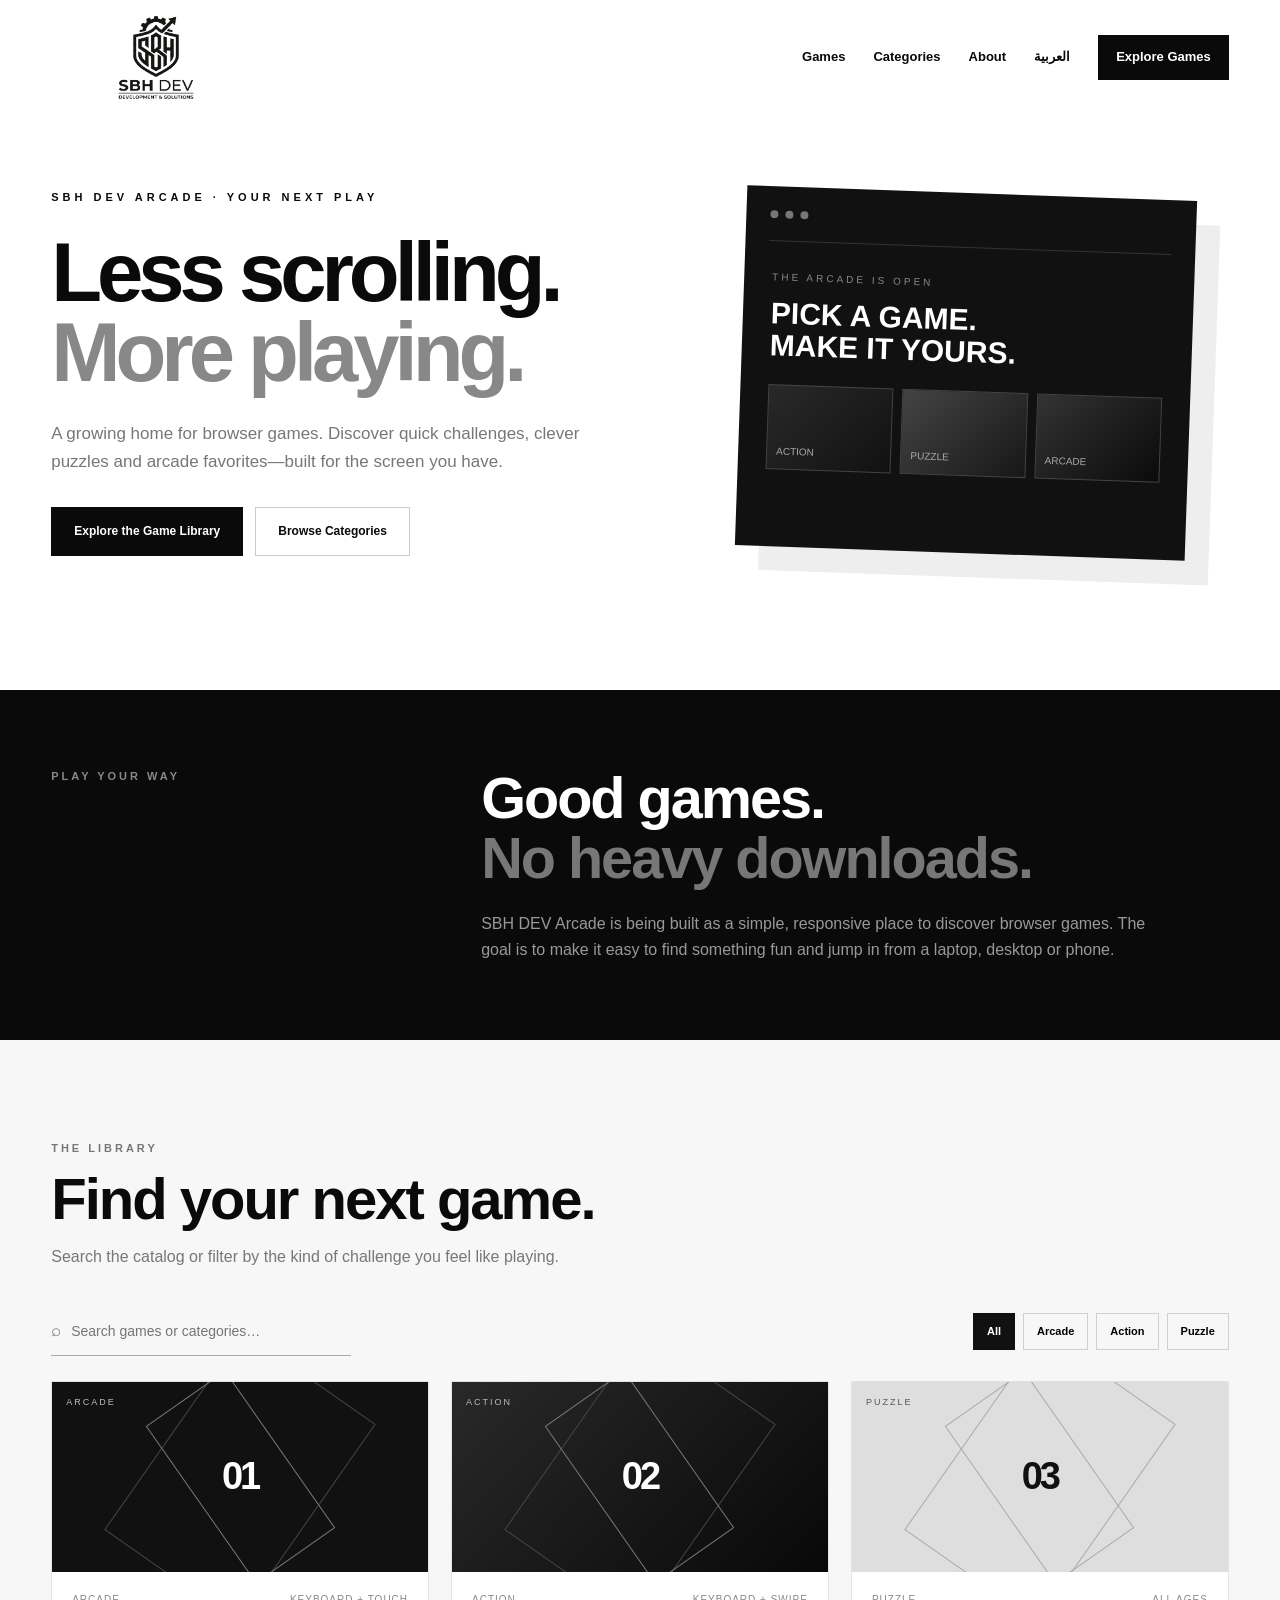
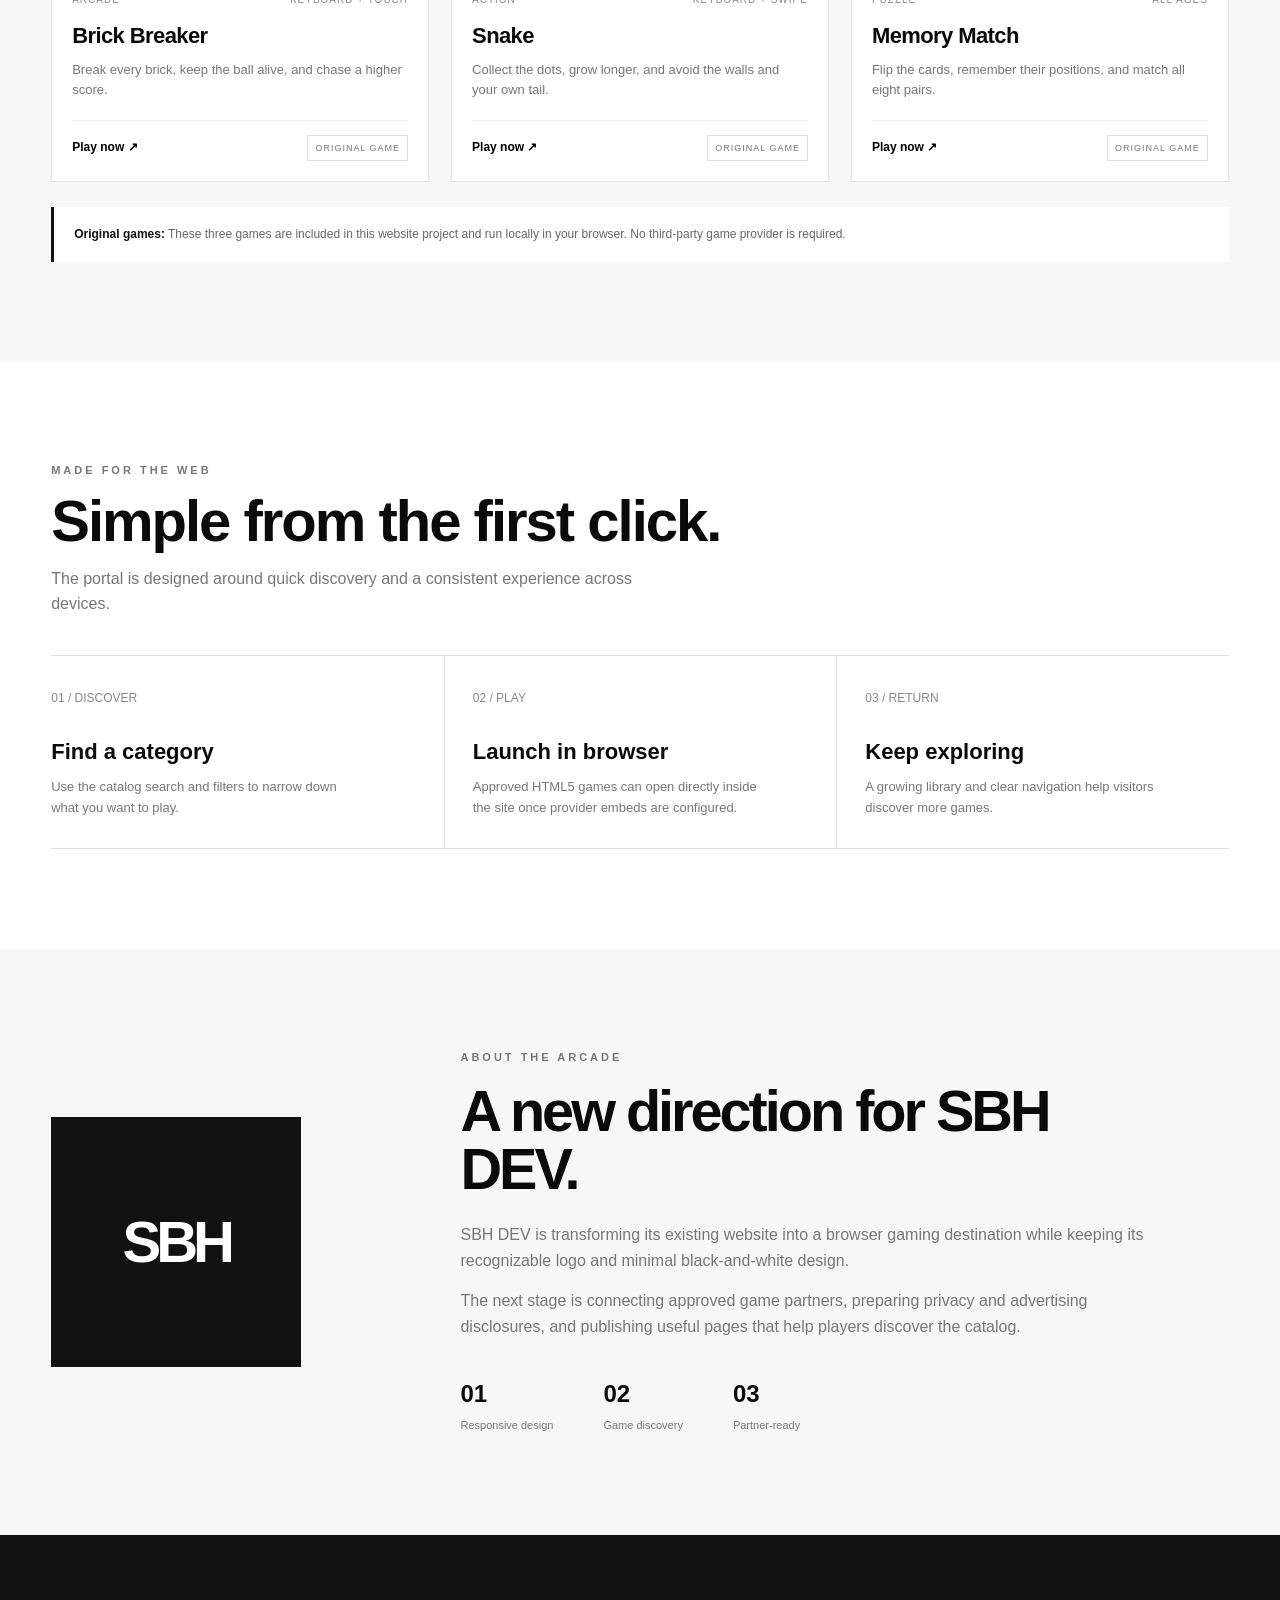
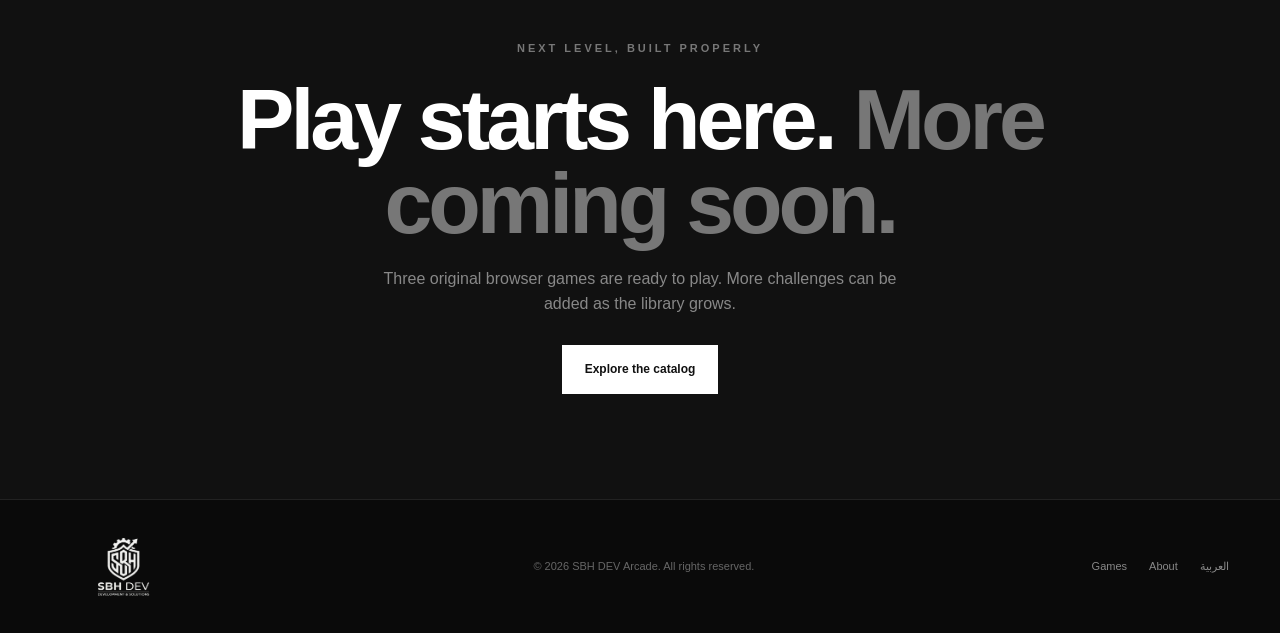
==== commit a07c941a: "Add files via upload" ====
--- a/index.html
+++ b/index.html
@@ -30,21 +30,18 @@
 <section id="games" class="section games-section"><div class="container">
 <div class="section-heading"><p class="section-label">THE LIBRARY</p><h2>Find your next game.</h2><p>Search the catalog or filter by the kind of challenge you feel like playing.</p></div>
 <div class="game-toolbar"><label class="search-wrap"><span aria-hidden="true">⌕</span><input id="gameSearch" type="search" placeholder="Search games or categories…" aria-label="Search games"></label>
-<div class="filters" role="group" aria-label="Filter games"><button class="filter-btn active" data-filter="all">All</button><button class="filter-btn" data-filter="arcade">Arcade</button><button class="filter-btn" data-filter="action">Action</button><button class="filter-btn" data-filter="puzzle">Puzzle</button><button class="filter-btn" data-filter="racing">Racing</button></div></div>
+<div class="filters" role="group" aria-label="Filter games"><button class="filter-btn active" data-filter="all">All</button><button class="filter-btn" data-filter="arcade">Arcade</button><button class="filter-btn" data-filter="action">Action</button><button class="filter-btn" data-filter="puzzle">Puzzle</button></div></div>
 <div class="games-grid" id="gamesGrid">
-<article class="game-card" data-category="arcade" data-search="arcade quick reflex score challenge"><div class="game-art"><span class="art-category">ARCADE</span><span class="art-mark">01</span></div><div class="game-info"><div class="game-meta"><span>Arcade</span><span>Quick session</span></div><h3>Arcade Spotlight</h3><p>A home for fast, replayable games that reward timing and high scores.</p><div class="game-actions"><button class="preview-game" data-title="Arcade Spotlight">View game slot ↗</button><span class="slot-badge">PROVIDER SLOT</span></div></div></article>
-<article class="game-card" data-category="puzzle" data-search="puzzle logic brain strategy"><div class="game-art light"><span class="art-category">PUZZLE</span><span class="art-mark">02</span></div><div class="game-info"><div class="game-meta"><span>Puzzle</span><span>Think it through</span></div><h3>Puzzle Corner</h3><p>For pattern-finders, problem-solvers and anyone who likes a clever challenge.</p><div class="game-actions"><button class="preview-game" data-title="Puzzle Corner">View game slot ↗</button><span class="slot-badge">PROVIDER SLOT</span></div></div></article>
-<article class="game-card" data-category="action" data-search="action skill reflex challenge"><div class="game-art gray"><span class="art-category">ACTION</span><span class="art-mark">03</span></div><div class="game-info"><div class="game-meta"><span>Action</span><span>Test your skills</span></div><h3>Action Zone</h3><p>A place for energetic, skill-based games and short competitive runs.</p><div class="game-actions"><button class="preview-game" data-title="Action Zone">View game slot ↗</button><span class="slot-badge">PROVIDER SLOT</span></div></div></article>
-<article class="game-card" data-category="racing" data-search="racing driving speed cars"><div class="game-art pale"><span class="art-category">RACING</span><span class="art-mark">04</span></div><div class="game-info"><div class="game-meta"><span>Racing</span><span>Chase the clock</span></div><h3>Racing Circuit</h3><p>Room for browser racers, time trials and high-speed score chasing.</p><div class="game-actions"><button class="preview-game" data-title="Racing Circuit">View game slot ↗</button><span class="slot-badge">PROVIDER SLOT</span></div></div></article>
-<article class="game-card" data-category="arcade" data-search="classic arcade casual easy play"><div class="game-art light"><span class="art-category">CASUAL</span><span class="art-mark">05</span></div><div class="game-info"><div class="game-meta"><span>Casual</span><span>Easy to pick up</span></div><h3>Casual Playroom</h3><p>Simple games for a short break, designed to be easy to start and enjoy.</p><div class="game-actions"><button class="preview-game" data-title="Casual Playroom">View game slot ↗</button><span class="slot-badge">PROVIDER SLOT</span></div></div></article>
-<article class="game-card" data-category="puzzle" data-search="strategy brain tactics planning"><div class="game-art"><span class="art-category">STRATEGY</span><span class="art-mark">06</span></div><div class="game-info"><div class="game-meta"><span>Strategy</span><span>Plan ahead</span></div><h3>Strategy Lab</h3><p>A future home for thoughtful games where every move matters.</p><div class="game-actions"><button class="preview-game" data-title="Strategy Lab">View game slot ↗</button><span class="slot-badge">PROVIDER SLOT</span></div></div></article>
+<article class="game-card" data-category="arcade" data-game-url="games/brick-breaker.html" data-search="brick breaker breakout ball paddle arcade أركيد"><div class="game-art"><span class="art-category">ARCADE</span><span class="art-mark">01</span></div><div class="game-info"><div class="game-meta"><span>Arcade</span><span>Keyboard + touch</span></div><h3>Brick Breaker</h3><p>Break every brick, keep the ball alive, and chase a higher score.</p><div class="game-actions"><button class="preview-game" data-title="Brick Breaker">Play now ↗</button><span class="slot-badge">ORIGINAL GAME</span></div></div></article>
+<article class="game-card" data-category="action" data-game-url="games/snake.html" data-search="snake classic action reflex mobile touch ثعبان"><div class="game-art gray"><span class="art-category">ACTION</span><span class="art-mark">02</span></div><div class="game-info"><div class="game-meta"><span>Action</span><span>Keyboard + swipe</span></div><h3>Snake</h3><p>Collect the dots, grow longer, and avoid the walls and your own tail.</p><div class="game-actions"><button class="preview-game" data-title="Snake">Play now ↗</button><span class="slot-badge">ORIGINAL GAME</span></div></div></article>
+<article class="game-card" data-category="puzzle" data-game-url="games/memory-match.html" data-search="memory match pairs brain puzzle cards ذاكرة أزواج"><div class="game-art light"><span class="art-category">PUZZLE</span><span class="art-mark">03</span></div><div class="game-info"><div class="game-meta"><span>Puzzle</span><span>All ages</span></div><h3>Memory Match</h3><p>Flip the cards, remember their positions, and match all eight pairs.</p><div class="game-actions"><button class="preview-game" data-title="Memory Match">Play now ↗</button><span class="slot-badge">ORIGINAL GAME</span></div></div></article>
 </div>
 <p id="emptyState" class="empty-state" hidden>No matching games found. Try another search or category.</p>
-<div class="provider-note"><strong>Catalog setup note:</strong> These are launch-ready game slots, not playable titles yet. Actual games must be connected through a game provider that approves your site and permits embedding/monetization. No fake play buttons or unlicensed game files are being presented as live games.</div>
+<div class="provider-note"><strong>Original games:</strong> These three games are included in this website project and run locally in your browser. No third-party game provider is required.</div>
 </div></section>
 <section id="categories" class="section how-section"><div class="container"><div class="section-heading"><p class="section-label">MADE FOR THE WEB</p><h2>Simple from the first click.</h2><p>The portal is designed around quick discovery and a consistent experience across devices.</p></div><div class="steps-grid"><article class="step"><span class="step-number">01 / DISCOVER</span><h3>Find a category</h3><p>Use the catalog search and filters to narrow down what you want to play.</p></article><article class="step"><span class="step-number">02 / PLAY</span><h3>Launch in browser</h3><p>Approved HTML5 games can open directly inside the site once provider embeds are configured.</p></article><article class="step"><span class="step-number">03 / RETURN</span><h3>Keep exploring</h3><p>A growing library and clear navigation help visitors discover more games.</p></article></div></div></section>
 <section id="about" class="section about"><div class="container about-grid"><div class="about-number"><span>SBH</span></div><div class="about-content"><p class="section-label">ABOUT THE ARCADE</p><h2>A new direction for SBH DEV.</h2><p>SBH DEV is transforming its existing website into a browser gaming destination while keeping its recognizable logo and minimal black-and-white design.</p><p>The next stage is connecting approved game partners, preparing privacy and advertising disclosures, and publishing useful pages that help players discover the catalog.</p><div class="about-stats"><div><strong>01</strong><span>Responsive design</span></div><div><strong>02</strong><span>Game discovery</span></div><div><strong>03</strong><span>Partner-ready</span></div></div></div></div></section>
-<section class="contact"><div class="container contact-container"><p class="section-label">NEXT LEVEL, BUILT PROPERLY</p><h2>Play starts here.<span> More coming soon.</span></h2><p>We’re preparing the library and partner integrations. Check back as the catalog grows.</p><a href="#games" class="button">Explore the catalog</a></div></section>
+<section class="contact"><div class="container contact-container"><p class="section-label">NEXT LEVEL, BUILT PROPERLY</p><h2>Play starts here.<span> More coming soon.</span></h2><p>Three original browser games are ready to play. More challenges can be added as the library grows.</p><a href="#games" class="button">Explore the catalog</a></div></section>
 </main>
 <footer class="footer"><div class="container footer-container"><a href="#home" class="logo"><img src="White.png" alt="SBH DEV"></a><p>© <span id="year"></span> SBH DEV Arcade. All rights reserved.</p><div class="footer-links"><a href="#games">Games</a><a href="#about">About</a><a href="ar.html">العربية</a></div></div></footer>
 <div class="modal" id="gameModal" role="dialog" aria-modal="true" aria-labelledby="modalTitle"><div class="modal-panel"><div class="modal-head"><h2 id="modalTitle">Game slot</h2><button class="modal-close" id="modalClose" aria-label="Close dialog">×</button></div><div class="game-frame-wrap" id="gameFrameWrap"><div class="modal-message"><h3>Game provider not connected yet</h3><p>This slot is ready for an approved HTML5 game embed. Once a provider approves SBH DEV Arcade, add the permitted game URL to the catalog configuration and this area can host the game.</p><code>Provider URL → catalog entry → embedded game</code></div></div></div></div>
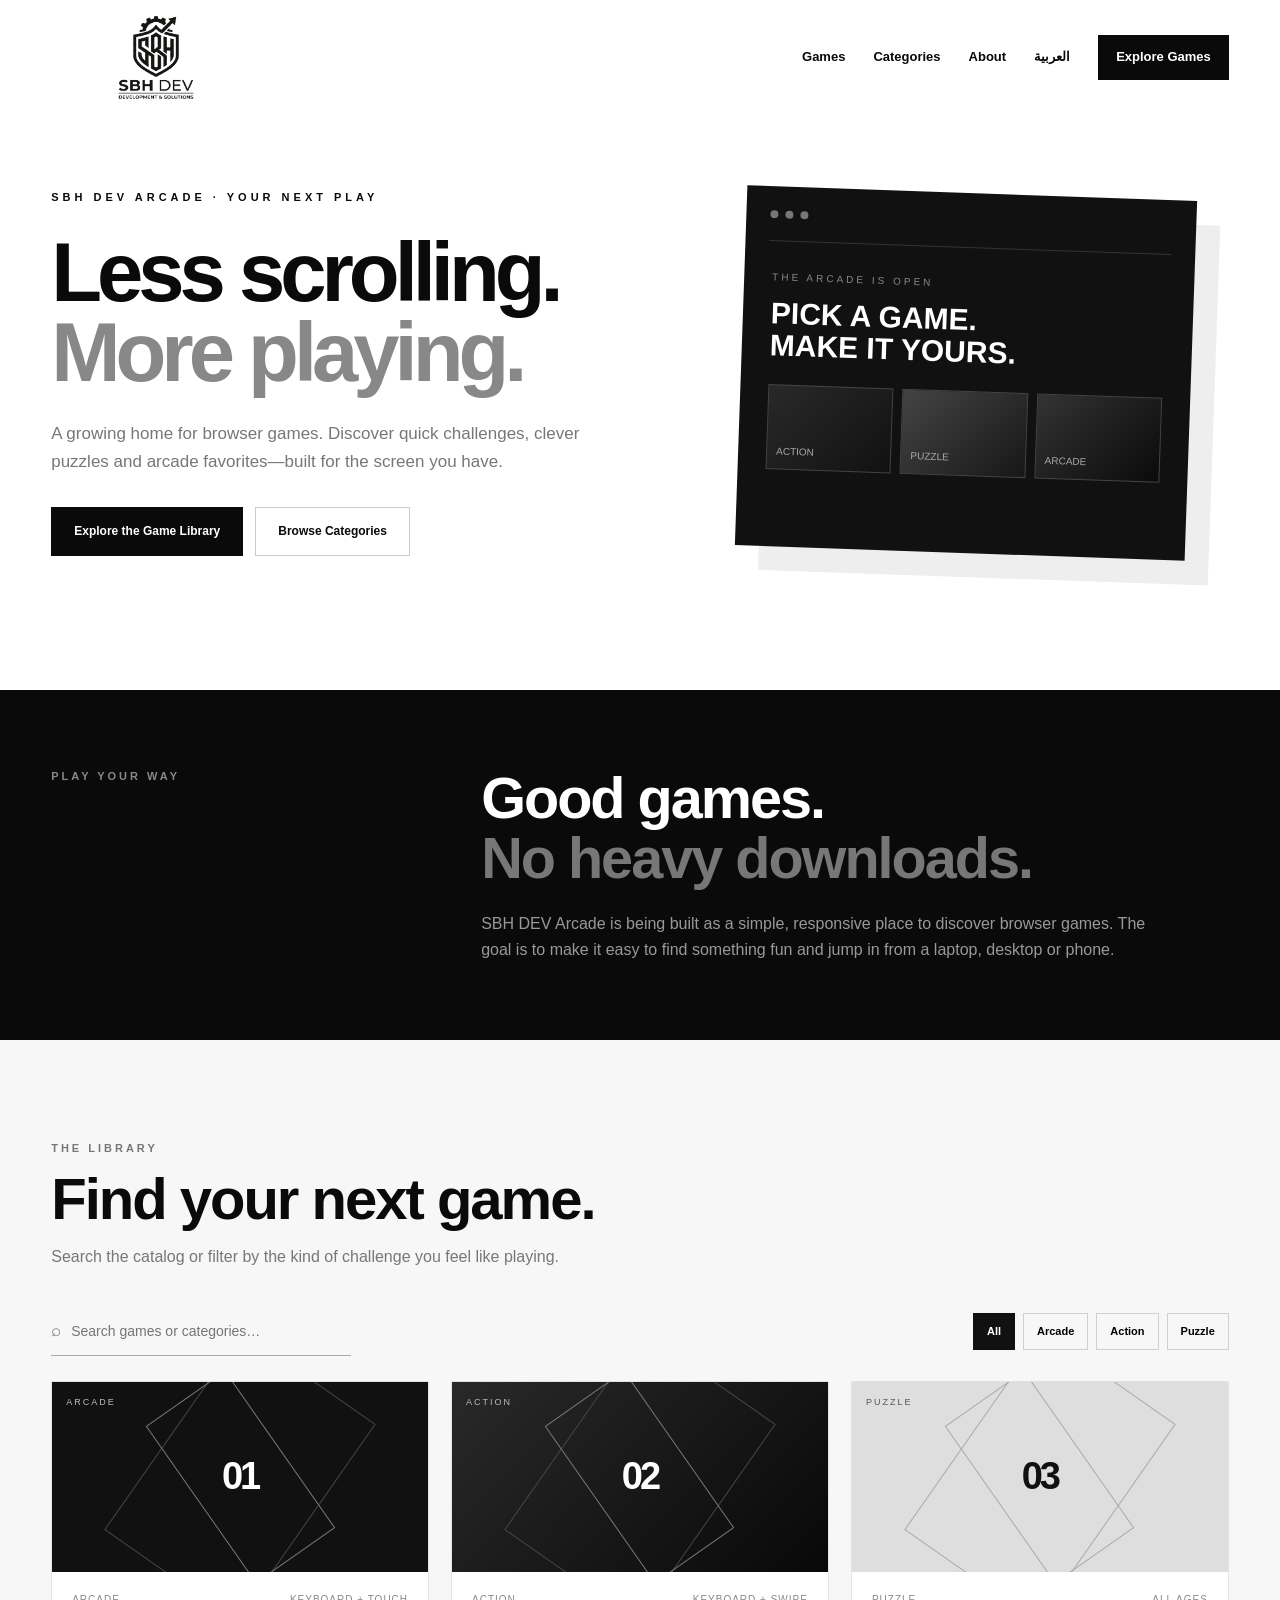
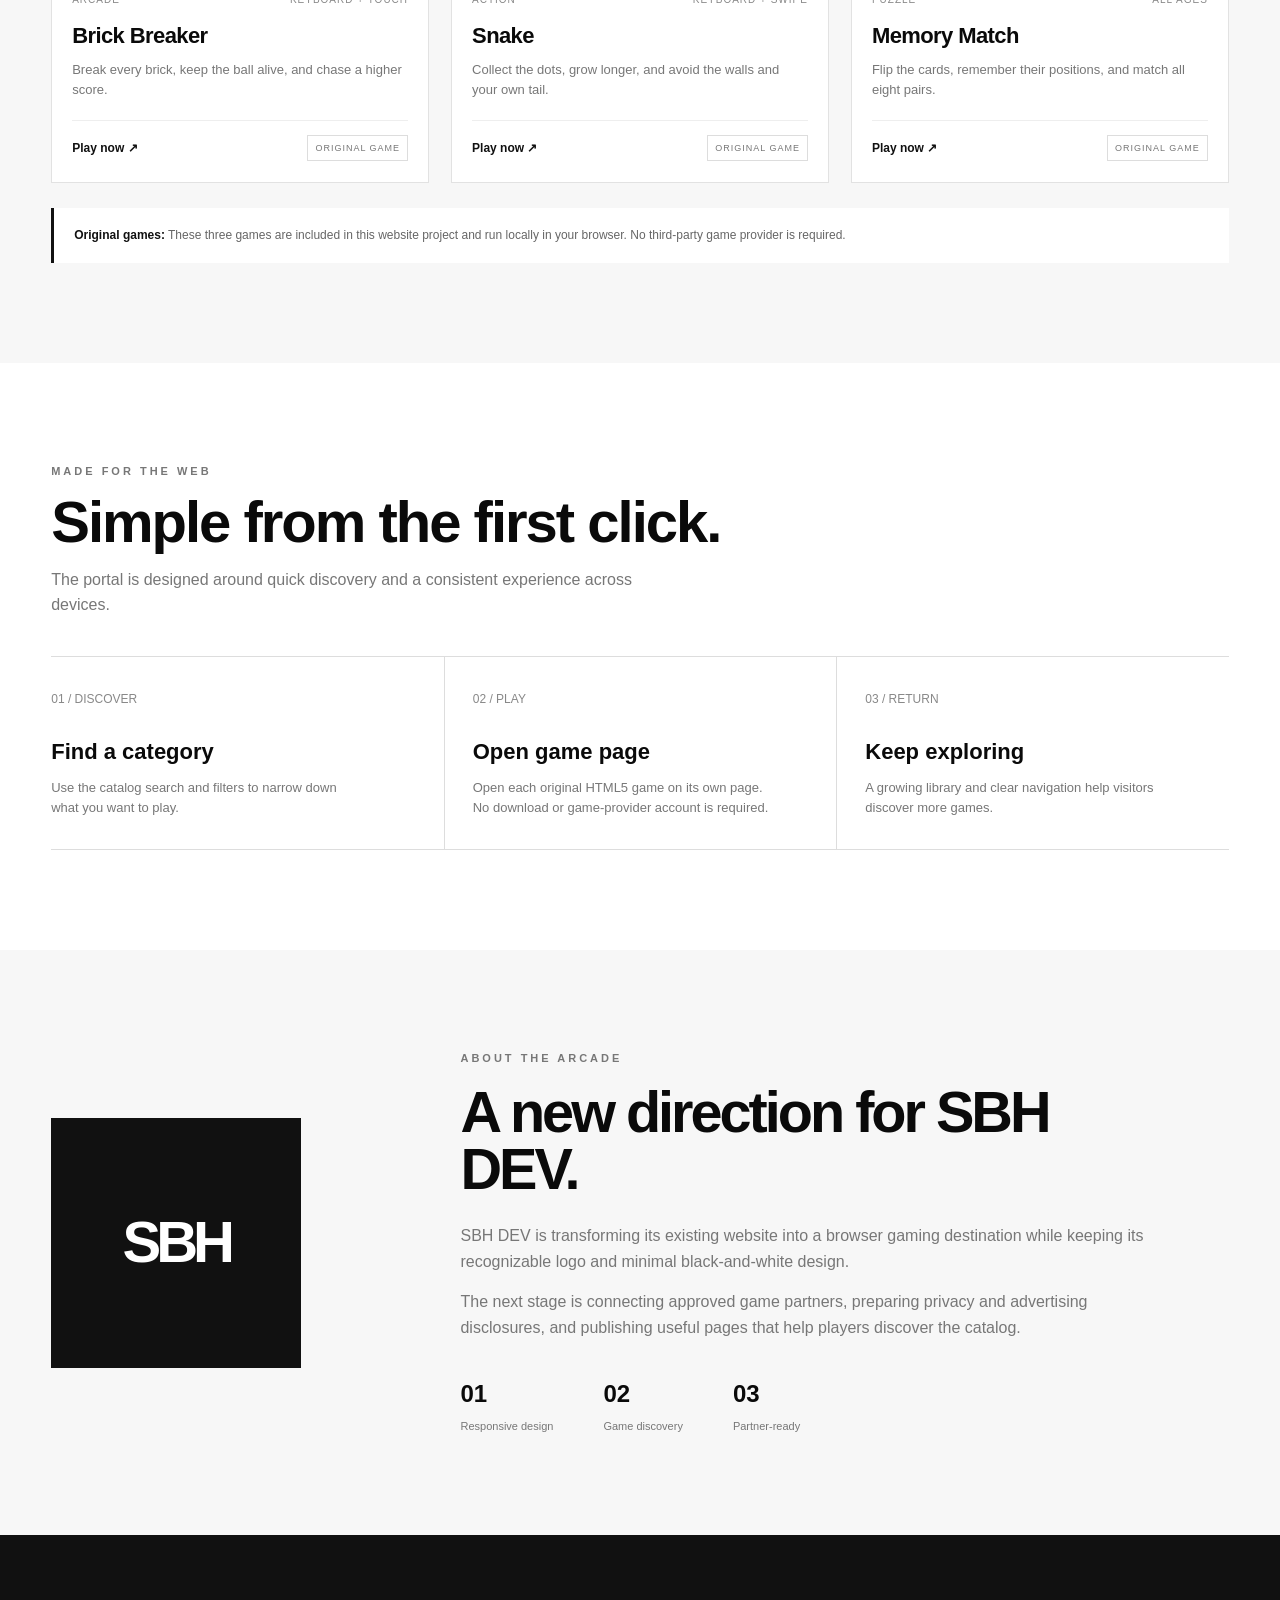
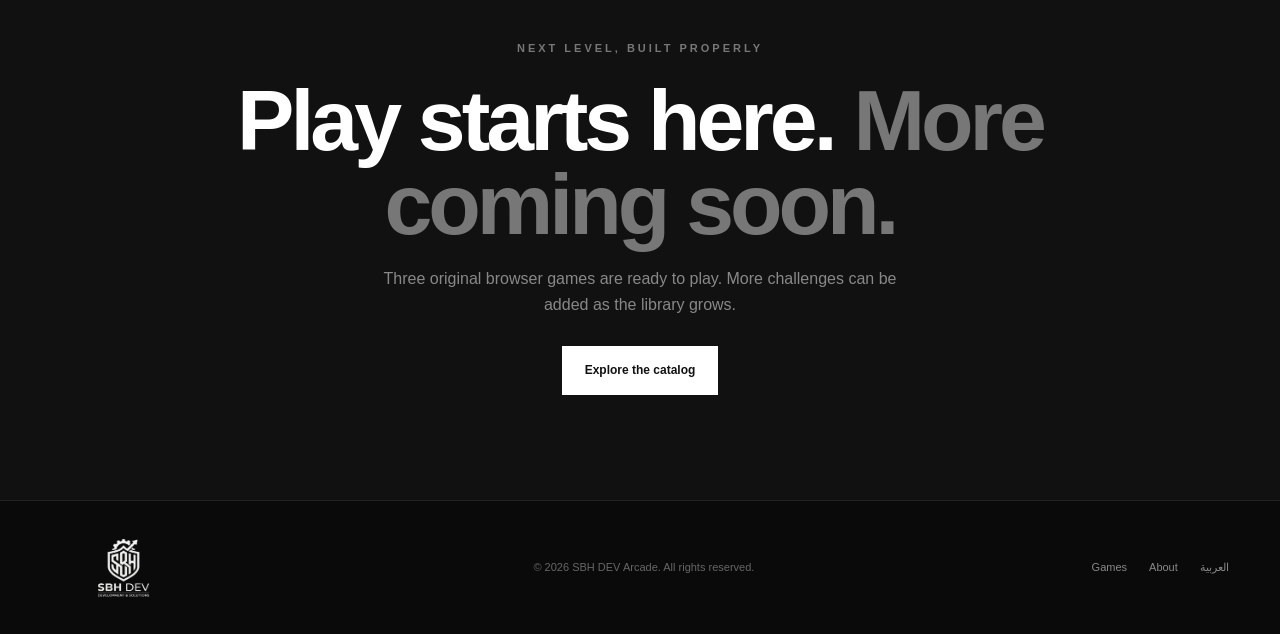
==== commit 76b34bae: "Add files via upload" ====
--- a/index.html
+++ b/index.html
@@ -32,14 +32,14 @@
 <div class="game-toolbar"><label class="search-wrap"><span aria-hidden="true">⌕</span><input id="gameSearch" type="search" placeholder="Search games or categories…" aria-label="Search games"></label>
 <div class="filters" role="group" aria-label="Filter games"><button class="filter-btn active" data-filter="all">All</button><button class="filter-btn" data-filter="arcade">Arcade</button><button class="filter-btn" data-filter="action">Action</button><button class="filter-btn" data-filter="puzzle">Puzzle</button></div></div>
 <div class="games-grid" id="gamesGrid">
-<article class="game-card" data-category="arcade" data-game-url="games/brick-breaker.html" data-search="brick breaker breakout ball paddle arcade أركيد"><div class="game-art"><span class="art-category">ARCADE</span><span class="art-mark">01</span></div><div class="game-info"><div class="game-meta"><span>Arcade</span><span>Keyboard + touch</span></div><h3>Brick Breaker</h3><p>Break every brick, keep the ball alive, and chase a higher score.</p><div class="game-actions"><button class="preview-game" data-title="Brick Breaker">Play now ↗</button><span class="slot-badge">ORIGINAL GAME</span></div></div></article>
-<article class="game-card" data-category="action" data-game-url="games/snake.html" data-search="snake classic action reflex mobile touch ثعبان"><div class="game-art gray"><span class="art-category">ACTION</span><span class="art-mark">02</span></div><div class="game-info"><div class="game-meta"><span>Action</span><span>Keyboard + swipe</span></div><h3>Snake</h3><p>Collect the dots, grow longer, and avoid the walls and your own tail.</p><div class="game-actions"><button class="preview-game" data-title="Snake">Play now ↗</button><span class="slot-badge">ORIGINAL GAME</span></div></div></article>
-<article class="game-card" data-category="puzzle" data-game-url="games/memory-match.html" data-search="memory match pairs brain puzzle cards ذاكرة أزواج"><div class="game-art light"><span class="art-category">PUZZLE</span><span class="art-mark">03</span></div><div class="game-info"><div class="game-meta"><span>Puzzle</span><span>All ages</span></div><h3>Memory Match</h3><p>Flip the cards, remember their positions, and match all eight pairs.</p><div class="game-actions"><button class="preview-game" data-title="Memory Match">Play now ↗</button><span class="slot-badge">ORIGINAL GAME</span></div></div></article>
+<article class="game-card" data-category="arcade" data-game-url="games/brick-breaker.html" data-search="brick breaker breakout ball paddle arcade أركيد"><div class="game-art"><span class="art-category">ARCADE</span><span class="art-mark">01</span></div><div class="game-info"><div class="game-meta"><span>Arcade</span><span>Keyboard + touch</span></div><h3>Brick Breaker</h3><p>Break every brick, keep the ball alive, and chase a higher score.</p><div class="game-actions"><a class="preview-game" href="games/brick-breaker.html" data-title="Brick Breaker">Play now ↗</a><span class="slot-badge">ORIGINAL GAME</span></div></div></article>
+<article class="game-card" data-category="action" data-game-url="games/snake.html" data-search="snake classic action reflex mobile touch ثعبان"><div class="game-art gray"><span class="art-category">ACTION</span><span class="art-mark">02</span></div><div class="game-info"><div class="game-meta"><span>Action</span><span>Keyboard + swipe</span></div><h3>Snake</h3><p>Collect the dots, grow longer, and avoid the walls and your own tail.</p><div class="game-actions"><a class="preview-game" href="games/snake.html" data-title="Snake">Play now ↗</a><span class="slot-badge">ORIGINAL GAME</span></div></div></article>
+<article class="game-card" data-category="puzzle" data-game-url="games/memory-match.html" data-search="memory match pairs brain puzzle cards ذاكرة أزواج"><div class="game-art light"><span class="art-category">PUZZLE</span><span class="art-mark">03</span></div><div class="game-info"><div class="game-meta"><span>Puzzle</span><span>All ages</span></div><h3>Memory Match</h3><p>Flip the cards, remember their positions, and match all eight pairs.</p><div class="game-actions"><a class="preview-game" href="games/memory-match.html" data-title="Memory Match">Play now ↗</a><span class="slot-badge">ORIGINAL GAME</span></div></div></article>
 </div>
 <p id="emptyState" class="empty-state" hidden>No matching games found. Try another search or category.</p>
 <div class="provider-note"><strong>Original games:</strong> These three games are included in this website project and run locally in your browser. No third-party game provider is required.</div>
 </div></section>
-<section id="categories" class="section how-section"><div class="container"><div class="section-heading"><p class="section-label">MADE FOR THE WEB</p><h2>Simple from the first click.</h2><p>The portal is designed around quick discovery and a consistent experience across devices.</p></div><div class="steps-grid"><article class="step"><span class="step-number">01 / DISCOVER</span><h3>Find a category</h3><p>Use the catalog search and filters to narrow down what you want to play.</p></article><article class="step"><span class="step-number">02 / PLAY</span><h3>Launch in browser</h3><p>Approved HTML5 games can open directly inside the site once provider embeds are configured.</p></article><article class="step"><span class="step-number">03 / RETURN</span><h3>Keep exploring</h3><p>A growing library and clear navigation help visitors discover more games.</p></article></div></div></section>
+<section id="categories" class="section how-section"><div class="container"><div class="section-heading"><p class="section-label">MADE FOR THE WEB</p><h2>Simple from the first click.</h2><p>The portal is designed around quick discovery and a consistent experience across devices.</p></div><div class="steps-grid"><article class="step"><span class="step-number">01 / DISCOVER</span><h3>Find a category</h3><p>Use the catalog search and filters to narrow down what you want to play.</p></article><article class="step"><span class="step-number">02 / PLAY</span><h3>Open game page</h3><p>Open each original HTML5 game on its own page. No download or game-provider account is required.</p></article><article class="step"><span class="step-number">03 / RETURN</span><h3>Keep exploring</h3><p>A growing library and clear navigation help visitors discover more games.</p></article></div></div></section>
 <section id="about" class="section about"><div class="container about-grid"><div class="about-number"><span>SBH</span></div><div class="about-content"><p class="section-label">ABOUT THE ARCADE</p><h2>A new direction for SBH DEV.</h2><p>SBH DEV is transforming its existing website into a browser gaming destination while keeping its recognizable logo and minimal black-and-white design.</p><p>The next stage is connecting approved game partners, preparing privacy and advertising disclosures, and publishing useful pages that help players discover the catalog.</p><div class="about-stats"><div><strong>01</strong><span>Responsive design</span></div><div><strong>02</strong><span>Game discovery</span></div><div><strong>03</strong><span>Partner-ready</span></div></div></div></div></section>
 <section class="contact"><div class="container contact-container"><p class="section-label">NEXT LEVEL, BUILT PROPERLY</p><h2>Play starts here.<span> More coming soon.</span></h2><p>Three original browser games are ready to play. More challenges can be added as the library grows.</p><a href="#games" class="button">Explore the catalog</a></div></section>
 </main>
--- a/style.css
+++ b/style.css
@@ -42,3 +42,8 @@
 [dir=rtl] body{font-family:Arial,Tahoma,sans-serif}[dir=rtl] .section-label,[dir=rtl] .eyebrow{letter-spacing:1px}[dir=rtl] .intro-grid,[dir=rtl] .about-grid{direction:rtl}[dir=rtl] .step+.step{border-left:0;border-right:1px solid #ddd;padding-left:0;padding-right:28px}[dir=rtl] .provider-note{border-left:0;border-right:3px solid #111}[dir=rtl] .game-art .art-category{left:auto;right:14px}
 @media(max-width:900px){.nav-links{display:none;position:absolute;top:100%;left:0;right:0;background:white;padding:15px 4%;border-top:1px solid #ddd;border-bottom:1px solid #ddd;flex-direction:column;align-items:stretch;gap:0}.nav-links.active{display:flex}.nav-links a{padding:13px 4px;border-bottom:1px solid #eee}.nav-links a:last-child{border-bottom:0}.menu-toggle{display:flex}.menu-toggle.active span:nth-child(1){transform:translateY(7px) rotate(45deg)}.menu-toggle.active span:nth-child(2){opacity:0}.menu-toggle.active span:nth-child(3){transform:translateY(-7px) rotate(-45deg)}.hero{min-height:auto;padding:145px 0 80px}.hero-container{grid-template-columns:1fr;gap:55px}.hero-visual{justify-content:flex-start}.hero-card{max-width:520px}.intro-grid,.about-grid{grid-template-columns:1fr;gap:28px}.games-grid{grid-template-columns:repeat(2,minmax(0,1fr))}.about-number{width:180px;height:180px}.steps-grid{grid-template-columns:1fr}.step,.step+.step{padding:24px 0;border-left:0;border-right:0;border-bottom:1px solid #ddd}.step:last-child{border-bottom:0}}
 @media(max-width:600px){.section{padding:70px 0}.nav-container{min-height:90px}.logo img{width:160px}.hero{padding-top:120px}.hero h1{font-size:clamp(46px,12vw,62px);letter-spacing:-3px}.hero-description{font-size:15px}.hero-card{min-height:300px;box-shadow:14px 14px 0 #eee}.preview-title{font-size:25px}.preview-tile{height:70px}.intro{padding:60px 0}.games-grid{grid-template-columns:1fr}.game-art{height:185px}.game-toolbar{align-items:stretch}.search-wrap{width:100%}.filters{width:100%}.filter-btn{flex:1}.about-stats{gap:25px}.contact{padding:75px 0}.contact h2{letter-spacing:-2px}.footer-container{flex-direction:column;text-align:center}.footer-links{justify-content:center}.modal{padding:10px}.game-frame-wrap{min-height:260px;aspect-ratio:4/3}}
+
+/* Play links remain usable even if JavaScript fails to load. */
+.game-actions .preview-game{display:inline-block;border:0;background:none;color:#111;font-size:12px;font-weight:700;text-decoration:none;cursor:pointer;padding:4px 0}
+.game-actions .preview-game:hover{text-decoration:underline;text-underline-offset:4px}
+.game-actions .preview-game:focus-visible{outline:2px solid #111;outline-offset:4px}
